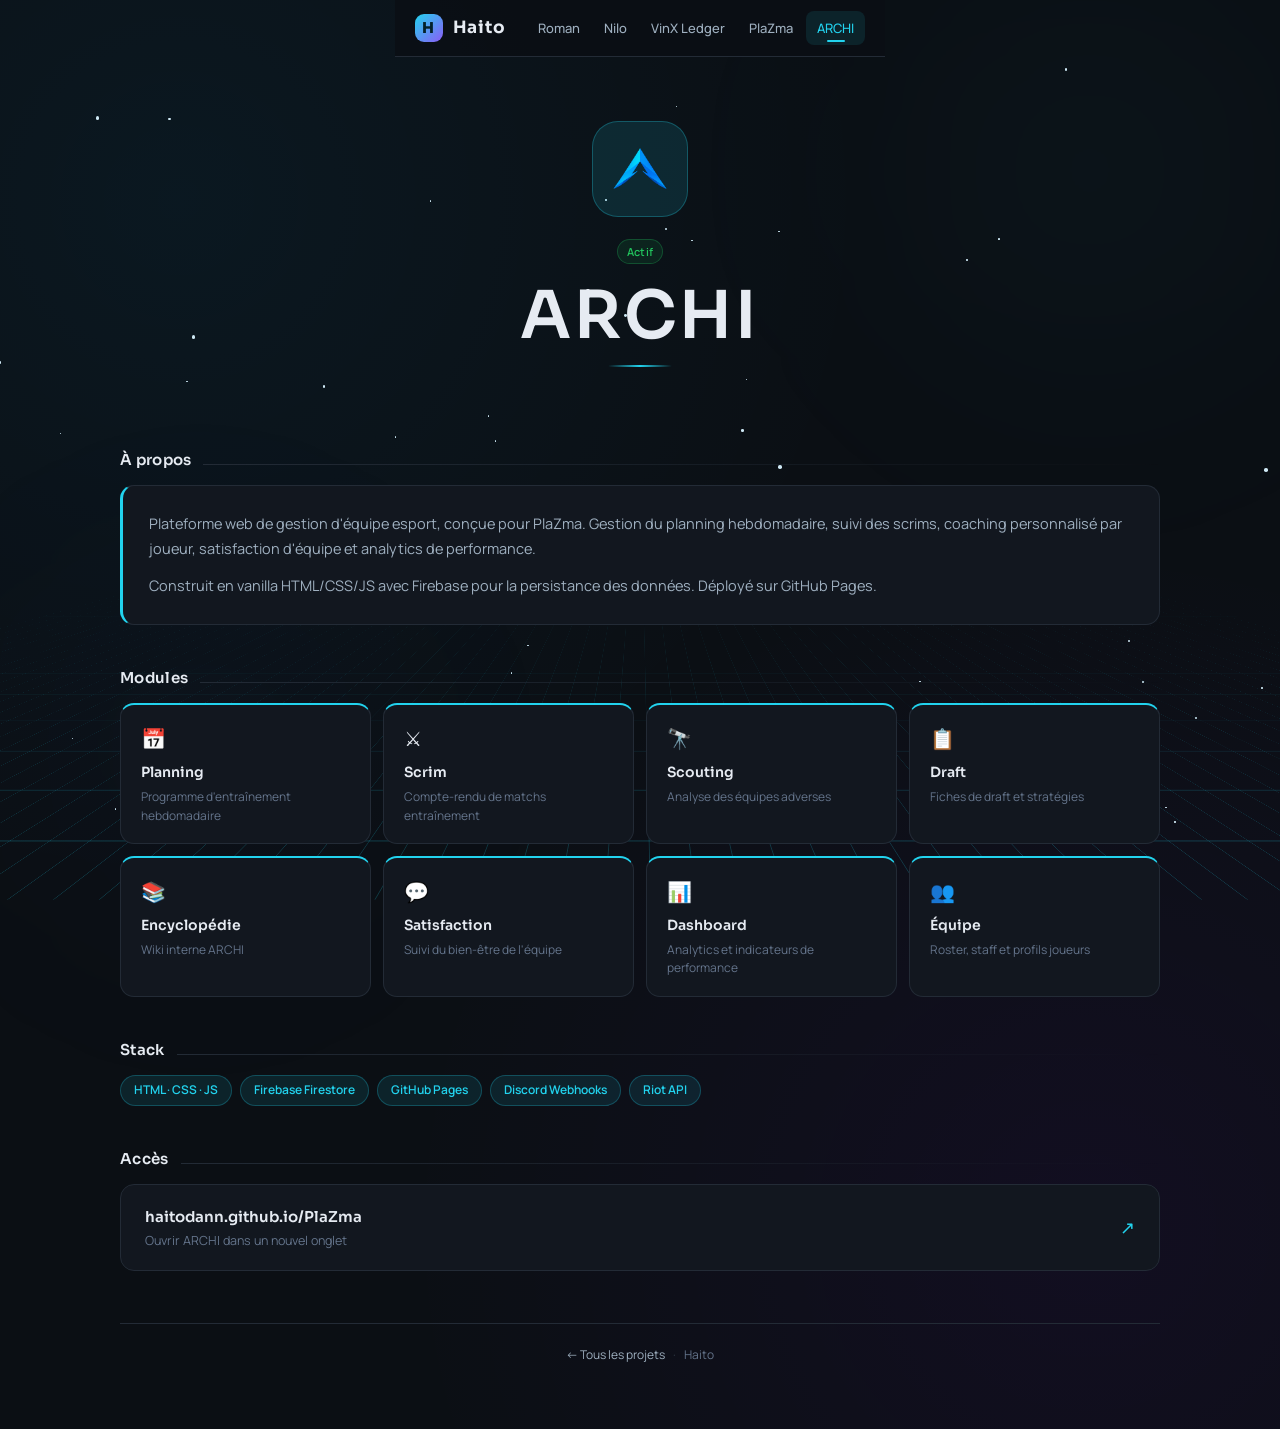
==== archi.html @ 66fadffa "Intégrer les vrais logos dans les cartes et pages projets Remplace les emojis par <img> pointant ver" ====
<!DOCTYPE html>
<html lang="fr">
<head>
<meta charset="UTF-8">
<meta name="viewport" content="width=device-width, initial-scale=1.0">
<title>ARCHI — Haito</title>
<link rel="preconnect" href="https://fonts.googleapis.com">
<link rel="preconnect" href="https://fonts.gstatic.com" crossorigin>
<link href="https://fonts.googleapis.com/css2?family=Manrope:wght@400;500;600;700;800&family=Sora:wght@500;600;700;800&display=swap" rel="stylesheet">
<link rel="stylesheet" href="assets/theme.css">
<style>
  body{display:flex;flex-direction:column;align-items:center;padding-bottom:64px}
  .pg{width:100%;max-width:var(--page-max);padding:0 var(--gut)}

  @keyframes fade-up{from{opacity:0;transform:translateY(8px)}to{opacity:1;transform:none}}
  @keyframes logo-in{from{opacity:0;transform:scale(.85)}to{opacity:1;transform:none}}
  @keyframes logo-float{0%,100%{transform:translateY(0)}50%{transform:translateY(-9px)}}
  @keyframes sep-grow{from{width:0;opacity:0}to{width:64px;opacity:1}}
  @keyframes title-in{from{opacity:0;letter-spacing:.2em;filter:blur(4px)}to{opacity:1;letter-spacing:.04em;filter:none}}

  .hero{text-align:center;padding:64px 0 40px}
  .hero-ico{
    width:96px;height:96px;border-radius:26px;margin:0 auto 22px;
    background:rgba(34,211,238,.12);border:1px solid rgba(34,211,238,.28);
    display:flex;align-items:center;justify-content:center;font-size:46px;
    animation:logo-in .55s cubic-bezier(.16,1,.3,1) both, logo-float 7s ease-in-out infinite .6s;
  }
  .hero-ico:hover{animation-play-state:paused,paused}
  .hero h1{
    font-size:clamp(38px,7vw,66px);letter-spacing:.04em;margin-bottom:10px;
    animation:title-in .85s cubic-bezier(.16,1,.3,1) both .12s;
  }
  .hero-badge{animation:fade-up .5s cubic-bezier(.16,1,.3,1) both .4s;display:inline-block;margin-bottom:12px}
  .hero-sep{
    display:block;height:2px;
    background:linear-gradient(90deg,transparent,#22d3ee,transparent);
    margin:0 auto;border-radius:1px;
    animation:sep-grow .75s cubic-bezier(.16,1,.3,1) both .45s;
  }

  .sec{
    margin-top:44px;opacity:0;transform:translateY(20px);
    transition:opacity .5s cubic-bezier(.16,1,.3,1),transform .5s cubic-bezier(.16,1,.3,1);
  }
  .sec.visible{opacity:1;transform:none}
  .sec-head{display:flex;align-items:baseline;gap:12px;margin-bottom:16px}
  .sec-head h2{font-size:15px;font-weight:600;letter-spacing:.02em}
  .sec-head .line{flex:1;height:1px;background:linear-gradient(90deg,var(--border),transparent)}

  .content-card{
    background:var(--surface);border:1px solid var(--border);border-radius:var(--r-lg);
    padding:26px;border-left:3px solid #22d3ee;
  }
  .content-card p{color:var(--dim);line-height:1.7;font-size:14.5px}
  .content-card p+p{margin-top:12px}

  .module-grid{display:grid;grid-template-columns:repeat(auto-fill,minmax(220px,1fr));gap:12px}
  .module{
    background:var(--surface);border:1px solid var(--border);border-radius:var(--r-lg);
    padding:18px 20px;border-top:2px solid #22d3ee;
    transition:transform .15s,border-color .15s,box-shadow .15s;
  }
  .module:hover{transform:translateY(-2px);box-shadow:0 6px 18px rgba(34,211,238,.12);border-color:rgba(34,211,238,.35)}
  .module-icon{font-size:20px;margin-bottom:8px}
  .module-name{font-family:var(--font-display);font-size:14px;font-weight:600;margin-bottom:4px}
  .module-desc{font-size:12px;color:var(--muted)}

  .stack-row{display:flex;flex-wrap:wrap;gap:8px}
  .stack-pill{
    font-size:12px;font-weight:600;padding:5px 13px;border-radius:999px;
    background:rgba(34,211,238,.1);border:1px solid rgba(34,211,238,.25);color:#22d3ee;
  }

  .link-card{
    background:var(--surface);border:1px solid var(--border);border-radius:var(--r-lg);
    padding:20px 24px;display:flex;align-items:center;justify-content:space-between;
    transition:border-color .2s,background .2s;
  }
  .link-card:hover{background:var(--surface-2);border-color:rgba(34,211,238,.35)}
  .link-card-label{font-family:var(--font-display);font-size:15px;font-weight:600}
  .link-card-sub{font-size:12.5px;color:var(--muted);margin-top:3px}
  .link-arr{color:#22d3ee;font-size:18px}

  footer{
    margin-top:52px;padding-top:22px;border-top:1px solid var(--border);width:100%;
    display:flex;gap:8px;align-items:center;justify-content:center;flex-wrap:wrap;
    color:var(--muted);font-size:12px;
    opacity:0;animation:fade-up .5s cubic-bezier(.16,1,.3,1) forwards 1s;
  }
  footer a{color:var(--dim);transition:color .15s}
  footer a:hover{color:#22d3ee}

  @media(prefers-reduced-motion:reduce){
    *{animation-duration:.001ms!important;transition-duration:.001ms!important}
    .sec{opacity:1;transform:none}
  }
</style>
</head>
<body>

<nav class="ht-topbar">
  <div class="ht-topbar-inner">
    <a class="ht-brand" href="index.html">
      <span class="ht-brand-dot">H</span>
      Haito
    </a>
    <nav class="ht-nav">
      <a href="roman.html">Roman</a>
      <a href="nilo.html">Nilo</a>
      <a href="vinx.html">VinX Ledger</a>
      <a href="plazma.html">PlaZma</a>
      <a href="archi.html" class="active">ARCHI</a>
    </nav>
  </div>
</nav>

<div class="pg">

  <header class="hero">
    <div class="hero-ico"><img src="assets/logo-archi.png" alt="ARCHI" style="width:54px;height:54px;object-fit:contain;"></div>
    <div class="hero-badge"><span class="badge status-active">Actif</span></div>
    <h1>ARCHI</h1>
    <span class="hero-sep"></span>
  </header>

  <section class="sec">
    <div class="sec-head"><h2>À propos</h2><span class="line"></span></div>
    <div class="content-card">
      <p>Plateforme web de gestion d'équipe esport, conçue pour PlaZma. Gestion du planning hebdomadaire, suivi des scrims, coaching personnalisé par joueur, satisfaction d'équipe et analytics de performance.</p>
      <p>Construit en vanilla HTML/CSS/JS avec Firebase pour la persistance des données. Déployé sur GitHub Pages.</p>
    </div>
  </section>

  <section class="sec">
    <div class="sec-head"><h2>Modules</h2><span class="line"></span></div>
    <div class="module-grid">
      <div class="module">
        <div class="module-icon">📅</div>
        <div class="module-name">Planning</div>
        <div class="module-desc">Programme d'entraînement hebdomadaire</div>
      </div>
      <div class="module">
        <div class="module-icon">⚔️</div>
        <div class="module-name">Scrim</div>
        <div class="module-desc">Compte-rendu de matchs entraînement</div>
      </div>
      <div class="module">
        <div class="module-icon">🔭</div>
        <div class="module-name">Scouting</div>
        <div class="module-desc">Analyse des équipes adverses</div>
      </div>
      <div class="module">
        <div class="module-icon">📋</div>
        <div class="module-name">Draft</div>
        <div class="module-desc">Fiches de draft et stratégies</div>
      </div>
      <div class="module">
        <div class="module-icon">📚</div>
        <div class="module-name">Encyclopédie</div>
        <div class="module-desc">Wiki interne ARCHI</div>
      </div>
      <div class="module">
        <div class="module-icon">💬</div>
        <div class="module-name">Satisfaction</div>
        <div class="module-desc">Suivi du bien-être de l'équipe</div>
      </div>
      <div class="module">
        <div class="module-icon">📊</div>
        <div class="module-name">Dashboard</div>
        <div class="module-desc">Analytics et indicateurs de performance</div>
      </div>
      <div class="module">
        <div class="module-icon">👥</div>
        <div class="module-name">Équipe</div>
        <div class="module-desc">Roster, staff et profils joueurs</div>
      </div>
    </div>
  </section>

  <section class="sec">
    <div class="sec-head"><h2>Stack</h2><span class="line"></span></div>
    <div class="stack-row">
      <span class="stack-pill">HTML · CSS · JS</span>
      <span class="stack-pill">Firebase Firestore</span>
      <span class="stack-pill">GitHub Pages</span>
      <span class="stack-pill">Discord Webhooks</span>
      <span class="stack-pill">Riot API</span>
    </div>
  </section>

  <section class="sec">
    <div class="sec-head"><h2>Accès</h2><span class="line"></span></div>
    <a class="link-card" href="https://haitodann.github.io/PlaZma/" target="_blank" rel="noopener">
      <div>
        <div class="link-card-label">haitodann.github.io/PlaZma</div>
        <div class="link-card-sub">Ouvrir ARCHI dans un nouvel onglet</div>
      </div>
      <span class="link-arr">↗</span>
    </a>
  </section>

  <footer>
    <a href="index.html">← Tous les projets</a>
    <span style="color:var(--border-2)">·</span>
    <span>Haito</span>
  </footer>

</div>

<script src="assets/haito.js"></script>
<script>
  const obs = new IntersectionObserver(entries => {
    entries.forEach(e => { if(e.isIntersecting){ e.target.classList.add('visible'); obs.unobserve(e.target); }});
  }, {threshold:.08});
  document.querySelectorAll('.sec').forEach(s => obs.observe(s));
</script>
</body>
</html>
---- assets/theme.css ----
/* ============================================================
   Haito — Design system personnel
   ============================================================ */

/* ---- Reset ---- */
*,*::before,*::after{box-sizing:border-box;margin:0;padding:0}
html{scroll-behavior:smooth;-webkit-text-size-adjust:100%}

/* ---- Design tokens ---- */
:root{
  --bg:        #0b0f14;
  --surface:   #12171f;
  --surface-2: #171d26;
  --elevated:  #1c232d;
  --border:    #232b36;
  --border-2:  #2f3945;

  --text:  #e6ebf2;
  --dim:   #9fb0c0;
  --muted: #64748b;

  --accent:      #22d3ee;
  --accent-2:    #0891b2;
  --accent-soft: rgba(34,211,238,.10);
  --accent-line: rgba(34,211,238,.22);

  --ok:   #22c55e;
  --warn: #f59e0b;
  --err:  #ef4444;

  --r:    10px;
  --r-sm: 7px;
  --r-lg: 14px;
  --shadow-1: 0 1px 2px rgba(0,0,0,.35);
  --shadow-2: 0 4px 16px rgba(0,0,0,.30);
  --shadow-3: 0 16px 40px rgba(0,0,0,.40);

  --font: 'Manrope', system-ui, -apple-system, 'Segoe UI', sans-serif;
  --font-display: 'Sora', var(--font);
  --font-mono: 'Sora', ui-monospace, monospace;

  --gut: 20px;
  --page-max: 1080px;
}

/* ---- Base ---- */
body{
  background:var(--bg);
  color:var(--text);
  font-family:var(--font);
  font-size:15px;
  line-height:1.55;
  min-height:100vh;
  -webkit-font-smoothing:antialiased;
}
a{color:inherit;text-decoration:none}
h1,h2,h3,h4{font-family:var(--font-display);font-weight:600;line-height:1.2;letter-spacing:-.01em}
h1{font-size:1.7rem}
h2{font-size:1.25rem}
h3{font-size:1.02rem}
::selection{background:var(--accent-soft);color:var(--text)}
:focus-visible{outline:2px solid var(--accent);outline-offset:2px}

/* ---- Helpers ---- */
.page{width:100%;max-width:var(--page-max);margin:0 auto;padding:0 var(--gut)}
.stack{display:flex;flex-direction:column}
.row{display:flex;align-items:center}
.wrap{flex-wrap:wrap}
.gap-sm{gap:8px}.gap{gap:14px}.gap-lg{gap:24px}
.spacer{flex:1}
.muted{color:var(--muted)}
.dim{color:var(--dim)}
.mono{font-family:var(--font-mono);font-variant-numeric:tabular-nums}
.center{text-align:center}
.hide{display:none !important}
.eyebrow{font-size:11px;font-weight:600;letter-spacing:.14em;text-transform:uppercase;color:var(--muted)}

/* ---- Nav ---- */
.ht-topbar{
  position:sticky;top:0;z-index:40;
  background:rgba(11,15,20,.85);
  backdrop-filter:saturate(140%) blur(10px);
  border-bottom:1px solid var(--border);
}
.ht-topbar-inner{
  max-width:1240px;margin:0 auto;padding:11px var(--gut);
  display:flex;align-items:center;gap:22px;
}
.ht-brand{
  display:flex;align-items:center;gap:10px;
  font-family:var(--font-display);font-weight:700;font-size:17px;letter-spacing:.04em;
}
.ht-brand-dot{
  width:28px;height:28px;border-radius:9px;
  background:linear-gradient(135deg,var(--accent),#8b5cf6);
  display:flex;align-items:center;justify-content:center;
  font-size:15px;font-weight:800;color:#04222a;flex-shrink:0;
}
.ht-nav{display:flex;align-items:center;gap:2px;flex-wrap:wrap;margin-left:auto}
.ht-nav a{
  font-size:13px;font-weight:500;color:var(--dim);
  padding:7px 11px;border-radius:8px;transition:color .15s,background .15s;
  white-space:nowrap;position:relative;
}
.ht-nav a:hover{color:var(--text);background:var(--surface-2)}
.ht-nav a.active{color:var(--accent);background:var(--accent-soft)}
.ht-nav a::after{
  content:'';position:absolute;bottom:3px;left:50%;
  width:0;height:2px;border-radius:1px;background:var(--accent);
  transform:translateX(-50%);transition:width .22s cubic-bezier(.16,1,.3,1);
}
.ht-nav a:hover::after,.ht-nav a.active::after{width:18px}
@media(max-width:680px){.ht-nav{display:none}}

/* ---- Cartes / panneaux ---- */
.card{
  background:rgba(18,23,31,.74);
  border:1px solid var(--border);
  border-radius:var(--r-lg);
  box-shadow:var(--shadow-2);
  backdrop-filter:blur(12px);
  -webkit-backdrop-filter:blur(12px);
}
.panel{background:var(--surface);border:1px solid var(--border);border-radius:var(--r);padding:18px}

/* ---- Boutons ---- */
.btn{
  display:inline-flex;align-items:center;justify-content:center;gap:7px;
  font-family:var(--font);font-size:13px;font-weight:600;
  padding:9px 16px;border-radius:9px;cursor:pointer;
  border:1px solid var(--border-2);background:var(--surface-2);color:var(--text);
  transition:background .15s,border-color .15s,color .15s,transform .05s;
  position:relative;overflow:hidden;
}
.btn:hover{background:var(--elevated);border-color:var(--border-2)}
.btn:active{transform:translateY(1px)}
.btn::after{content:'';position:absolute;inset:0;background:rgba(255,255,255,.18);opacity:0;border-radius:inherit;transition:opacity .12s}
.btn:active::after{opacity:1;transition-duration:0s}
.btn-primary{background:var(--accent);border-color:var(--accent);color:#04222a}
.btn-primary:hover{background:#3fdcf4;border-color:#3fdcf4}
.btn-ghost{background:transparent;border-color:var(--border)}
.btn-ghost:hover{background:var(--surface-2)}
.btn-sm{padding:6px 11px;font-size:12px}

/* ---- Badges ---- */
.badge{
  display:inline-flex;align-items:center;gap:5px;
  font-size:11px;font-weight:600;letter-spacing:.02em;
  padding:3px 9px;border-radius:999px;
  background:var(--surface-2);border:1px solid var(--border);color:var(--dim);
}
.status-active{color:var(--ok);background:rgba(34,197,94,.1);border-color:rgba(34,197,94,.28)}
.status-dev{color:var(--warn);background:rgba(245,158,11,.1);border-color:rgba(245,158,11,.28)}
.status-wip{color:#8b5cf6;background:rgba(139,92,246,.1);border-color:rgba(139,92,246,.28)}

/* ---- Scrollbar ---- */
::-webkit-scrollbar{width:5px;height:5px}
::-webkit-scrollbar-track{background:transparent}
::-webkit-scrollbar-thumb{background:var(--border-2);border-radius:99px}
::-webkit-scrollbar-thumb:hover{background:var(--muted)}
*{scrollbar-width:thin;scrollbar-color:var(--border-2) transparent}

/* ---- Tooltip ---- */
[data-tip]{position:relative}
[data-tip]::after{
  content:attr(data-tip);position:absolute;bottom:calc(100% + 7px);left:50%;transform:translateX(-50%);
  background:var(--elevated);border:1px solid var(--border-2);color:var(--text);
  font-size:11px;font-weight:500;padding:4px 9px;border-radius:7px;
  white-space:nowrap;pointer-events:none;opacity:0;transition:opacity .15s;z-index:200;
}
[data-tip]:hover::after{opacity:1}

/* ---- Empty state ---- */
.empty-state{display:flex;flex-direction:column;align-items:center;justify-content:center;padding:52px 24px;text-align:center;gap:10px}
.empty-state-icon{font-size:38px;opacity:.45}
.empty-state-title{font-family:var(--font-display);font-weight:600;color:var(--dim);font-size:1rem}
.empty-state-desc{font-size:13px;color:var(--muted);max-width:290px;line-height:1.5}

/* ---- Skeleton loaders ---- */
@keyframes skel-shine{0%{background-position:200% 0}100%{background-position:-200% 0}}
.skel{
  background:linear-gradient(90deg,var(--surface-2) 25%,var(--elevated) 50%,var(--surface-2) 75%);
  background-size:400% 100%;animation:skel-shine 1.5s ease-in-out infinite;
  border-radius:var(--r-sm);display:block;
}

/* ---- Background mesh ---- */
body{
  background-image:
    radial-gradient(circle at 14% 14%, rgba(0,180,255,.055) 0%, transparent 42%),
    radial-gradient(circle at 85% 86%, rgba(140,0,255,.055) 0%, transparent 42%);
}

/* ---- Halos de fond ---- */
@keyframes halo-a{
  0%,100%{transform:translate(0,0)scale(1)}
  45%{transform:translate(-45px,30px)scale(1.1)}
  75%{transform:translate(20px,-24px)scale(.94)}
}
@keyframes halo-b{
  0%,100%{transform:translate(0,0)scale(1)}
  38%{transform:translate(32px,-20px)scale(1.08)}
  68%{transform:translate(-26px,36px)scale(.96)}
}
body{isolation:isolate}
body::before,body::after{content:'';position:fixed;border-radius:50%;pointer-events:none;z-index:-1;filter:blur(110px)}
body::before{
  width:700px;height:700px;top:-180px;right:-160px;
  background:radial-gradient(circle,rgba(34,211,238,.038) 0%,transparent 65%);
  animation:halo-a 24s ease-in-out infinite;
}
body::after{
  width:620px;height:620px;bottom:-160px;left:-110px;
  background:radial-gradient(circle,rgba(99,102,241,.03) 0%,transparent 65%);
  animation:halo-b 30s ease-in-out infinite;
}

/* ---- Particules ascendantes ---- */
#pz-particles{position:fixed;inset:0;overflow:hidden;pointer-events:none;z-index:-1}
.pz-particle{position:absolute;bottom:-6px;border-radius:1px;will-change:transform,opacity;animation:pz-rise linear infinite}
@keyframes pz-rise{
  0%  {opacity:0;transform:translateY(0) translateX(0) rotate(45deg)}
  10% {opacity:var(--op,.06)}
  85% {opacity:var(--op,.06)}
  100%{opacity:0;transform:translateY(calc(-100vh - 20px)) translateX(var(--drift,20px)) rotate(45deg)}
}

/* ---- Grille perspective ---- */
#pz-grid{
  position:fixed;left:0;right:0;bottom:0;height:42vh;z-index:-1;pointer-events:none;overflow:hidden;
  perspective:260px;perspective-origin:center top;
  -webkit-mask-image:linear-gradient(to top,#000 8%,transparent 92%);
          mask-image:linear-gradient(to top,#000 8%,transparent 92%);
}
#pz-grid::before{
  content:'';position:absolute;left:-75%;right:-75%;bottom:0;height:230%;
  background-image:
    linear-gradient(rgba(34,211,238,.22) 1px,transparent 1px),
    linear-gradient(90deg,rgba(34,211,238,.22) 1px,transparent 1px);
  background-size:46px 46px;
  transform:rotateX(74deg);transform-origin:bottom center;
  animation:pz-grid-move 5s linear infinite;
}
@keyframes pz-grid-move{from{background-position:0 0}to{background-position:0 46px}}

/* ---- Étoiles ---- */
#pz-stars{position:fixed;inset:0;overflow:hidden;pointer-events:none;z-index:-1}
.pz-star-layer{position:absolute;inset:-60px;will-change:transform;transition:transform .5s cubic-bezier(.2,.8,.2,1)}
.pz-star{position:absolute;border-radius:50%;background:#cfe9f5;animation:pz-twinkle ease-in-out infinite}
@keyframes pz-twinkle{0%,100%{opacity:var(--o,.5)}50%{opacity:calc(var(--o,.5) * .3)}}

/* ---- Curseur ---- */
@media (pointer:fine){
  html.pz-cursor,html.pz-cursor *{cursor:none !important}
  html.pz-cursor input:not([type=checkbox]):not([type=radio]),
  html.pz-cursor textarea,
  html.pz-cursor [contenteditable]{cursor:text !important}
}
#pz-cur-dot{
  position:fixed;top:0;left:0;width:8px;height:8px;border-radius:50%;
  background:#22d3ee;box-shadow:0 0 10px rgba(34,211,238,.9);
  pointer-events:none;z-index:2147483647;transform:translate(-50%,-50%);
  mix-blend-mode:screen;transition:width .15s,height .15s,box-shadow .15s,opacity .2s;
}
#pz-cur-dot.pz-hot{width:14px;height:14px;box-shadow:0 0 16px rgba(34,211,238,1)}
#pz-cur-dot.pz-hide{opacity:0}

/* ---- Touch targets ---- */
@media(pointer:coarse){
  .btn{min-height:44px}
  .btn-sm{min-height:38px}
  .ht-nav a{padding:9px 12px;min-height:44px;display:inline-flex;align-items:center}
}
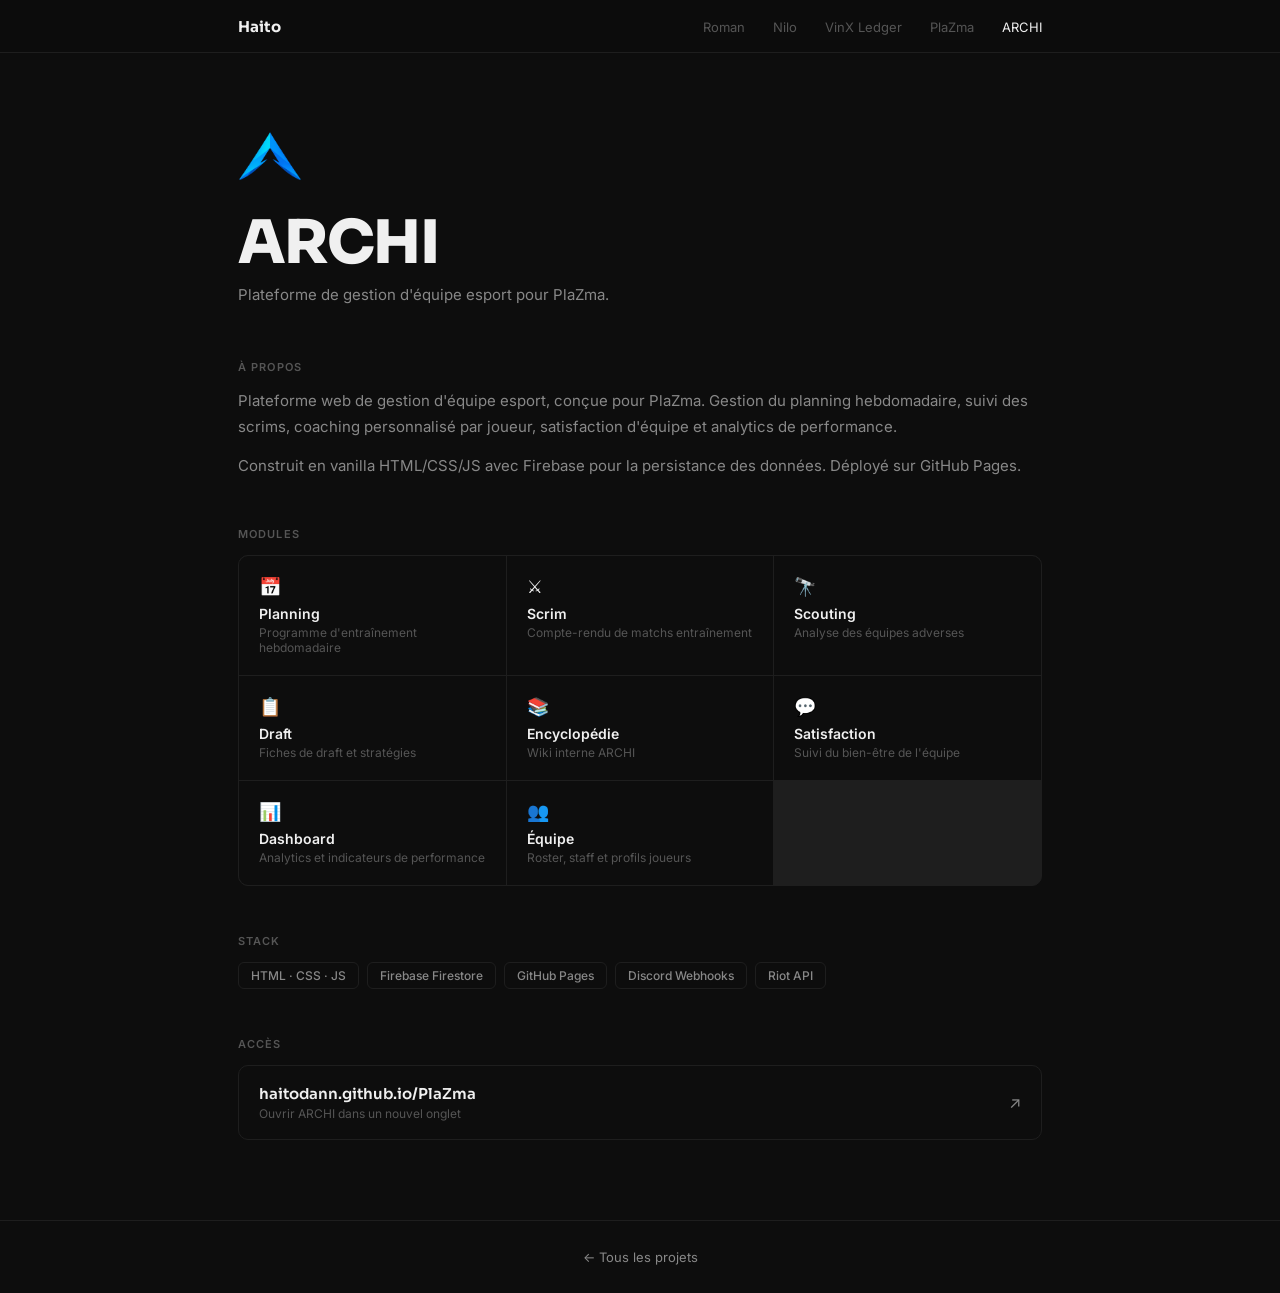
==== commit d66c45a6: "Refonte complète du site — style minimaliste from scratch Suppression de tous les effets (particles," ====
--- a/archi.html
+++ b/archi.html
@@ -6,213 +6,91 @@
 <title>ARCHI — Haito</title>
 <link rel="preconnect" href="https://fonts.googleapis.com">
 <link rel="preconnect" href="https://fonts.gstatic.com" crossorigin>
-<link href="https://fonts.googleapis.com/css2?family=Manrope:wght@400;500;600;700;800&family=Sora:wght@500;600;700;800&display=swap" rel="stylesheet">
+<link href="https://fonts.googleapis.com/css2?family=Inter:wght@400;500;600&family=Sora:wght@600;700;800&display=swap" rel="stylesheet">
 <link rel="stylesheet" href="assets/theme.css">
 <style>
-  body{display:flex;flex-direction:column;align-items:center;padding-bottom:64px}
-  .pg{width:100%;max-width:var(--page-max);padding:0 var(--gut)}
-
-  @keyframes fade-up{from{opacity:0;transform:translateY(8px)}to{opacity:1;transform:none}}
-  @keyframes logo-in{from{opacity:0;transform:scale(.85)}to{opacity:1;transform:none}}
-  @keyframes logo-float{0%,100%{transform:translateY(0)}50%{transform:translateY(-9px)}}
-  @keyframes sep-grow{from{width:0;opacity:0}to{width:64px;opacity:1}}
-  @keyframes title-in{from{opacity:0;letter-spacing:.2em;filter:blur(4px)}to{opacity:1;letter-spacing:.04em;filter:none}}
-
-  .hero{text-align:center;padding:64px 0 40px}
-  .hero-ico{
-    width:96px;height:96px;border-radius:26px;margin:0 auto 22px;
-    background:rgba(34,211,238,.12);border:1px solid rgba(34,211,238,.28);
-    display:flex;align-items:center;justify-content:center;font-size:46px;
-    animation:logo-in .55s cubic-bezier(.16,1,.3,1) both, logo-float 7s ease-in-out infinite .6s;
-  }
-  .hero-ico:hover{animation-play-state:paused,paused}
-  .hero h1{
-    font-size:clamp(38px,7vw,66px);letter-spacing:.04em;margin-bottom:10px;
-    animation:title-in .85s cubic-bezier(.16,1,.3,1) both .12s;
-  }
-  .hero-badge{animation:fade-up .5s cubic-bezier(.16,1,.3,1) both .4s;display:inline-block;margin-bottom:12px}
-  .hero-sep{
-    display:block;height:2px;
-    background:linear-gradient(90deg,transparent,#22d3ee,transparent);
-    margin:0 auto;border-radius:1px;
-    animation:sep-grow .75s cubic-bezier(.16,1,.3,1) both .45s;
-  }
-
-  .sec{
-    margin-top:44px;opacity:0;transform:translateY(20px);
-    transition:opacity .5s cubic-bezier(.16,1,.3,1),transform .5s cubic-bezier(.16,1,.3,1);
-  }
-  .sec.visible{opacity:1;transform:none}
-  .sec-head{display:flex;align-items:baseline;gap:12px;margin-bottom:16px}
-  .sec-head h2{font-size:15px;font-weight:600;letter-spacing:.02em}
-  .sec-head .line{flex:1;height:1px;background:linear-gradient(90deg,var(--border),transparent)}
-
-  .content-card{
-    background:var(--surface);border:1px solid var(--border);border-radius:var(--r-lg);
-    padding:26px;border-left:3px solid #22d3ee;
-  }
-  .content-card p{color:var(--dim);line-height:1.7;font-size:14.5px}
-  .content-card p+p{margin-top:12px}
-
-  .module-grid{display:grid;grid-template-columns:repeat(auto-fill,minmax(220px,1fr));gap:12px}
-  .module{
-    background:var(--surface);border:1px solid var(--border);border-radius:var(--r-lg);
-    padding:18px 20px;border-top:2px solid #22d3ee;
-    transition:transform .15s,border-color .15s,box-shadow .15s;
-  }
-  .module:hover{transform:translateY(-2px);box-shadow:0 6px 18px rgba(34,211,238,.12);border-color:rgba(34,211,238,.35)}
-  .module-icon{font-size:20px;margin-bottom:8px}
-  .module-name{font-family:var(--font-display);font-size:14px;font-weight:600;margin-bottom:4px}
-  .module-desc{font-size:12px;color:var(--muted)}
-
-  .stack-row{display:flex;flex-wrap:wrap;gap:8px}
-  .stack-pill{
-    font-size:12px;font-weight:600;padding:5px 13px;border-radius:999px;
-    background:rgba(34,211,238,.1);border:1px solid rgba(34,211,238,.25);color:#22d3ee;
-  }
-
-  .link-card{
-    background:var(--surface);border:1px solid var(--border);border-radius:var(--r-lg);
-    padding:20px 24px;display:flex;align-items:center;justify-content:space-between;
-    transition:border-color .2s,background .2s;
-  }
-  .link-card:hover{background:var(--surface-2);border-color:rgba(34,211,238,.35)}
-  .link-card-label{font-family:var(--font-display);font-size:15px;font-weight:600}
-  .link-card-sub{font-size:12.5px;color:var(--muted);margin-top:3px}
-  .link-arr{color:#22d3ee;font-size:18px}
-
-  footer{
-    margin-top:52px;padding-top:22px;border-top:1px solid var(--border);width:100%;
-    display:flex;gap:8px;align-items:center;justify-content:center;flex-wrap:wrap;
-    color:var(--muted);font-size:12px;
-    opacity:0;animation:fade-up .5s cubic-bezier(.16,1,.3,1) forwards 1s;
-  }
-  footer a{color:var(--dim);transition:color .15s}
-  footer a:hover{color:#22d3ee}
-
-  @media(prefers-reduced-motion:reduce){
-    *{animation-duration:.001ms!important;transition-duration:.001ms!important}
-    .sec{opacity:1;transform:none}
-  }
+  .proj-hero { padding:72px 0 56px; }
+  .proj-logo { width:64px;height:64px;border-radius:16px;overflow:hidden;display:flex;align-items:center;justify-content:center;font-size:32px;margin-bottom:24px; }
+  .proj-logo img { width:100%;height:100%;object-fit:contain; }
+  .proj-name { font-family:var(--font-display);font-size:clamp(36px,7vw,60px);font-weight:800;letter-spacing:-.02em;line-height:1;margin-bottom:12px; }
+  .proj-tagline { font-size:15px;color:var(--dim); }
+  .proj-body { display:flex;flex-direction:column;gap:48px;padding-bottom:80px; }
+  .sec-label { font-size:11px;font-weight:600;letter-spacing:.1em;text-transform:uppercase;color:var(--muted);margin-bottom:14px; }
+  .sec-text { font-size:15px;color:var(--dim);line-height:1.75; }
+  .sec-text p+p { margin-top:12px; }
+  .module-grid { display:grid;grid-template-columns:repeat(auto-fill,minmax(200px,1fr));gap:1px;border:1px solid var(--border);border-radius:10px;overflow:hidden;background:var(--border); }
+  .module { background:var(--bg);padding:20px; }
+  .module-icon { font-size:18px;margin-bottom:8px; }
+  .module-name { font-weight:600;font-size:14px;margin-bottom:3px; }
+  .module-desc { font-size:12px;color:var(--muted); }
+  .stack-row { display:flex;flex-wrap:wrap;gap:8px; }
+  .stack-tag { font-size:12px;font-weight:500;padding:5px 12px;border-radius:6px;border:1px solid var(--border);color:var(--dim); }
+  .link-item { display:flex;align-items:center;justify-content:space-between;border:1px solid var(--border);border-radius:10px;padding:18px 20px;transition:border-color .12s,background .12s; }
+  .link-item:hover { background:var(--surface);border-color:#333; }
+  .link-name { font-family:var(--font-display);font-size:15px;font-weight:600;margin-bottom:3px; }
+  .link-sub { font-size:12px;color:var(--muted); }
+  .link-arr { color:var(--dim);font-size:16px; }
 </style>
 </head>
 <body>
-
-<nav class="ht-topbar">
-  <div class="ht-topbar-inner">
-    <a class="ht-brand" href="index.html">
-      <span class="ht-brand-dot">H</span>
-      Haito
-    </a>
-    <nav class="ht-nav">
-      <a href="roman.html">Roman</a>
-      <a href="nilo.html">Nilo</a>
-      <a href="vinx.html">VinX Ledger</a>
-      <a href="plazma.html">PlaZma</a>
-      <a href="archi.html" class="active">ARCHI</a>
-    </nav>
+<nav class="ht-nav">
+  <div class="ht-nav-inner">
+    <a class="ht-brand" href="index.html">Haito</a>
+    <ul class="ht-nav-links">
+      <li><a href="roman.html">Roman</a></li>
+      <li><a href="nilo.html">Nilo</a></li>
+      <li><a href="vinx.html">VinX Ledger</a></li>
+      <li><a href="plazma.html">PlaZma</a></li>
+      <li><a href="archi.html" class="active">ARCHI</a></li>
+    </ul>
   </div>
 </nav>
-
-<div class="pg">
-
-  <header class="hero">
-    <div class="hero-ico"><img src="assets/logo-archi.png" alt="ARCHI" style="width:54px;height:54px;object-fit:contain;"></div>
-    <div class="hero-badge"><span class="badge status-active">Actif</span></div>
-    <h1>ARCHI</h1>
-    <span class="hero-sep"></span>
+<div class="wrap">
+  <header class="proj-hero">
+    <div class="proj-logo"><img src="assets/logo-archi.png" alt="ARCHI"></div>
+    <div class="proj-name">ARCHI</div>
+    <div class="proj-tagline">Plateforme de gestion d'équipe esport pour PlaZma.</div>
   </header>
-
-  <section class="sec">
-    <div class="sec-head"><h2>À propos</h2><span class="line"></span></div>
-    <div class="content-card">
-      <p>Plateforme web de gestion d'équipe esport, conçue pour PlaZma. Gestion du planning hebdomadaire, suivi des scrims, coaching personnalisé par joueur, satisfaction d'équipe et analytics de performance.</p>
-      <p>Construit en vanilla HTML/CSS/JS avec Firebase pour la persistance des données. Déployé sur GitHub Pages.</p>
-    </div>
-  </section>
-
-  <section class="sec">
-    <div class="sec-head"><h2>Modules</h2><span class="line"></span></div>
-    <div class="module-grid">
-      <div class="module">
-        <div class="module-icon">📅</div>
-        <div class="module-name">Planning</div>
-        <div class="module-desc">Programme d'entraînement hebdomadaire</div>
+  <div class="proj-body">
+    <section>
+      <p class="sec-label">À propos</p>
+      <div class="sec-text">
+        <p>Plateforme web de gestion d'équipe esport, conçue pour PlaZma. Gestion du planning hebdomadaire, suivi des scrims, coaching personnalisé par joueur, satisfaction d'équipe et analytics de performance.</p>
+        <p>Construit en vanilla HTML/CSS/JS avec Firebase pour la persistance des données. Déployé sur GitHub Pages.</p>
       </div>
-      <div class="module">
-        <div class="module-icon">⚔️</div>
-        <div class="module-name">Scrim</div>
-        <div class="module-desc">Compte-rendu de matchs entraînement</div>
+    </section>
+    <section>
+      <p class="sec-label">Modules</p>
+      <div class="module-grid">
+        <div class="module"><div class="module-icon">📅</div><div class="module-name">Planning</div><div class="module-desc">Programme d'entraînement hebdomadaire</div></div>
+        <div class="module"><div class="module-icon">⚔️</div><div class="module-name">Scrim</div><div class="module-desc">Compte-rendu de matchs entraînement</div></div>
+        <div class="module"><div class="module-icon">🔭</div><div class="module-name">Scouting</div><div class="module-desc">Analyse des équipes adverses</div></div>
+        <div class="module"><div class="module-icon">📋</div><div class="module-name">Draft</div><div class="module-desc">Fiches de draft et stratégies</div></div>
+        <div class="module"><div class="module-icon">📚</div><div class="module-name">Encyclopédie</div><div class="module-desc">Wiki interne ARCHI</div></div>
+        <div class="module"><div class="module-icon">💬</div><div class="module-name">Satisfaction</div><div class="module-desc">Suivi du bien-être de l'équipe</div></div>
+        <div class="module"><div class="module-icon">📊</div><div class="module-name">Dashboard</div><div class="module-desc">Analytics et indicateurs de performance</div></div>
+        <div class="module"><div class="module-icon">👥</div><div class="module-name">Équipe</div><div class="module-desc">Roster, staff et profils joueurs</div></div>
       </div>
-      <div class="module">
-        <div class="module-icon">🔭</div>
-        <div class="module-name">Scouting</div>
-        <div class="module-desc">Analyse des équipes adverses</div>
+    </section>
+    <section>
+      <p class="sec-label">Stack</p>
+      <div class="stack-row">
+        <span class="stack-tag">HTML · CSS · JS</span>
+        <span class="stack-tag">Firebase Firestore</span>
+        <span class="stack-tag">GitHub Pages</span>
+        <span class="stack-tag">Discord Webhooks</span>
+        <span class="stack-tag">Riot API</span>
       </div>
-      <div class="module">
-        <div class="module-icon">📋</div>
-        <div class="module-name">Draft</div>
-        <div class="module-desc">Fiches de draft et stratégies</div>
-      </div>
-      <div class="module">
-        <div class="module-icon">📚</div>
-        <div class="module-name">Encyclopédie</div>
-        <div class="module-desc">Wiki interne ARCHI</div>
-      </div>
-      <div class="module">
-        <div class="module-icon">💬</div>
-        <div class="module-name">Satisfaction</div>
-        <div class="module-desc">Suivi du bien-être de l'équipe</div>
-      </div>
-      <div class="module">
-        <div class="module-icon">📊</div>
-        <div class="module-name">Dashboard</div>
-        <div class="module-desc">Analytics et indicateurs de performance</div>
-      </div>
-      <div class="module">
-        <div class="module-icon">👥</div>
-        <div class="module-name">Équipe</div>
-        <div class="module-desc">Roster, staff et profils joueurs</div>
-      </div>
-    </div>
-  </section>
-
-  <section class="sec">
-    <div class="sec-head"><h2>Stack</h2><span class="line"></span></div>
-    <div class="stack-row">
-      <span class="stack-pill">HTML · CSS · JS</span>
-      <span class="stack-pill">Firebase Firestore</span>
-      <span class="stack-pill">GitHub Pages</span>
-      <span class="stack-pill">Discord Webhooks</span>
-      <span class="stack-pill">Riot API</span>
-    </div>
-  </section>
-
-  <section class="sec">
-    <div class="sec-head"><h2>Accès</h2><span class="line"></span></div>
-    <a class="link-card" href="https://haitodann.github.io/PlaZma/" target="_blank" rel="noopener">
-      <div>
-        <div class="link-card-label">haitodann.github.io/PlaZma</div>
-        <div class="link-card-sub">Ouvrir ARCHI dans un nouvel onglet</div>
-      </div>
-      <span class="link-arr">↗</span>
-    </a>
-  </section>
-
-  <footer>
-    <a href="index.html">← Tous les projets</a>
-    <span style="color:var(--border-2)">·</span>
-    <span>Haito</span>
-  </footer>
-
+    </section>
+    <section>
+      <p class="sec-label">Accès</p>
+      <a class="link-item" href="https://haitodann.github.io/PlaZma/" target="_blank" rel="noopener">
+        <div><div class="link-name">haitodann.github.io/PlaZma</div><div class="link-sub">Ouvrir ARCHI dans un nouvel onglet</div></div>
+        <span class="link-arr">↗</span>
+      </a>
+    </section>
+  </div>
 </div>
-
-<script src="assets/haito.js"></script>
-<script>
-  const obs = new IntersectionObserver(entries => {
-    entries.forEach(e => { if(e.isIntersecting){ e.target.classList.add('visible'); obs.unobserve(e.target); }});
-  }, {threshold:.08});
-  document.querySelectorAll('.sec').forEach(s => obs.observe(s));
-</script>
+<footer class="ht-footer"><a href="index.html">← Tous les projets</a></footer>
 </body>
 </html>
--- a/assets/theme.css
+++ b/assets/theme.css
@@ -1,273 +1,74 @@
-/* ============================================================
-   Haito — Design system personnel
-   ============================================================ */
+*, *::before, *::after { box-sizing: border-box; margin: 0; padding: 0; }
 
-/* ---- Reset ---- */
-*,*::before,*::after{box-sizing:border-box;margin:0;padding:0}
-html{scroll-behavior:smooth;-webkit-text-size-adjust:100%}
-
-/* ---- Design tokens ---- */
-:root{
-  --bg:        #0b0f14;
-  --surface:   #12171f;
-  --surface-2: #171d26;
-  --elevated:  #1c232d;
-  --border:    #232b36;
-  --border-2:  #2f3945;
-
-  --text:  #e6ebf2;
-  --dim:   #9fb0c0;
-  --muted: #64748b;
-
-  --accent:      #22d3ee;
-  --accent-2:    #0891b2;
-  --accent-soft: rgba(34,211,238,.10);
-  --accent-line: rgba(34,211,238,.22);
-
-  --ok:   #22c55e;
-  --warn: #f59e0b;
-  --err:  #ef4444;
-
-  --r:    10px;
-  --r-sm: 7px;
-  --r-lg: 14px;
-  --shadow-1: 0 1px 2px rgba(0,0,0,.35);
-  --shadow-2: 0 4px 16px rgba(0,0,0,.30);
-  --shadow-3: 0 16px 40px rgba(0,0,0,.40);
-
-  --font: 'Manrope', system-ui, -apple-system, 'Segoe UI', sans-serif;
-  --font-display: 'Sora', var(--font);
-  --font-mono: 'Sora', ui-monospace, monospace;
-
-  --gut: 20px;
-  --page-max: 1080px;
+:root {
+  --bg: #0d0d0d;
+  --surface: #141414;
+  --border: #1e1e1e;
+  --text: #f0f0f0;
+  --muted: #555;
+  --dim: #888;
+  --page-max: 860px;
+  --gut: 28px;
+  --font: 'Inter', system-ui, sans-serif;
+  --font-display: 'Sora', system-ui, sans-serif;
 }
 
-/* ---- Base ---- */
-body{
-  background:var(--bg);
-  color:var(--text);
-  font-family:var(--font);
-  font-size:15px;
-  line-height:1.55;
-  min-height:100vh;
-  -webkit-font-smoothing:antialiased;
-}
-a{color:inherit;text-decoration:none}
-h1,h2,h3,h4{font-family:var(--font-display);font-weight:600;line-height:1.2;letter-spacing:-.01em}
-h1{font-size:1.7rem}
-h2{font-size:1.25rem}
-h3{font-size:1.02rem}
-::selection{background:var(--accent-soft);color:var(--text)}
-:focus-visible{outline:2px solid var(--accent);outline-offset:2px}
+html { font-size: 16px; }
 
-/* ---- Helpers ---- */
-.page{width:100%;max-width:var(--page-max);margin:0 auto;padding:0 var(--gut)}
-.stack{display:flex;flex-direction:column}
-.row{display:flex;align-items:center}
-.wrap{flex-wrap:wrap}
-.gap-sm{gap:8px}.gap{gap:14px}.gap-lg{gap:24px}
-.spacer{flex:1}
-.muted{color:var(--muted)}
-.dim{color:var(--dim)}
-.mono{font-family:var(--font-mono);font-variant-numeric:tabular-nums}
-.center{text-align:center}
-.hide{display:none !important}
-.eyebrow{font-size:11px;font-weight:600;letter-spacing:.14em;text-transform:uppercase;color:var(--muted)}
-
-/* ---- Nav ---- */
-.ht-topbar{
-  position:sticky;top:0;z-index:40;
-  background:rgba(11,15,20,.85);
-  backdrop-filter:saturate(140%) blur(10px);
-  border-bottom:1px solid var(--border);
-}
-.ht-topbar-inner{
-  max-width:1240px;margin:0 auto;padding:11px var(--gut);
-  display:flex;align-items:center;gap:22px;
-}
-.ht-brand{
-  display:flex;align-items:center;gap:10px;
-  font-family:var(--font-display);font-weight:700;font-size:17px;letter-spacing:.04em;
-}
-.ht-brand-dot{
-  width:28px;height:28px;border-radius:9px;
-  background:linear-gradient(135deg,var(--accent),#8b5cf6);
-  display:flex;align-items:center;justify-content:center;
-  font-size:15px;font-weight:800;color:#04222a;flex-shrink:0;
-}
-.ht-nav{display:flex;align-items:center;gap:2px;flex-wrap:wrap;margin-left:auto}
-.ht-nav a{
-  font-size:13px;font-weight:500;color:var(--dim);
-  padding:7px 11px;border-radius:8px;transition:color .15s,background .15s;
-  white-space:nowrap;position:relative;
-}
-.ht-nav a:hover{color:var(--text);background:var(--surface-2)}
-.ht-nav a.active{color:var(--accent);background:var(--accent-soft)}
-.ht-nav a::after{
-  content:'';position:absolute;bottom:3px;left:50%;
-  width:0;height:2px;border-radius:1px;background:var(--accent);
-  transform:translateX(-50%);transition:width .22s cubic-bezier(.16,1,.3,1);
-}
-.ht-nav a:hover::after,.ht-nav a.active::after{width:18px}
-@media(max-width:680px){.ht-nav{display:none}}
-
-/* ---- Cartes / panneaux ---- */
-.card{
-  background:rgba(18,23,31,.74);
-  border:1px solid var(--border);
-  border-radius:var(--r-lg);
-  box-shadow:var(--shadow-2);
-  backdrop-filter:blur(12px);
-  -webkit-backdrop-filter:blur(12px);
-}
-.panel{background:var(--surface);border:1px solid var(--border);border-radius:var(--r);padding:18px}
-
-/* ---- Boutons ---- */
-.btn{
-  display:inline-flex;align-items:center;justify-content:center;gap:7px;
-  font-family:var(--font);font-size:13px;font-weight:600;
-  padding:9px 16px;border-radius:9px;cursor:pointer;
-  border:1px solid var(--border-2);background:var(--surface-2);color:var(--text);
-  transition:background .15s,border-color .15s,color .15s,transform .05s;
-  position:relative;overflow:hidden;
-}
-.btn:hover{background:var(--elevated);border-color:var(--border-2)}
-.btn:active{transform:translateY(1px)}
-.btn::after{content:'';position:absolute;inset:0;background:rgba(255,255,255,.18);opacity:0;border-radius:inherit;transition:opacity .12s}
-.btn:active::after{opacity:1;transition-duration:0s}
-.btn-primary{background:var(--accent);border-color:var(--accent);color:#04222a}
-.btn-primary:hover{background:#3fdcf4;border-color:#3fdcf4}
-.btn-ghost{background:transparent;border-color:var(--border)}
-.btn-ghost:hover{background:var(--surface-2)}
-.btn-sm{padding:6px 11px;font-size:12px}
-
-/* ---- Badges ---- */
-.badge{
-  display:inline-flex;align-items:center;gap:5px;
-  font-size:11px;font-weight:600;letter-spacing:.02em;
-  padding:3px 9px;border-radius:999px;
-  background:var(--surface-2);border:1px solid var(--border);color:var(--dim);
-}
-.status-active{color:var(--ok);background:rgba(34,197,94,.1);border-color:rgba(34,197,94,.28)}
-.status-dev{color:var(--warn);background:rgba(245,158,11,.1);border-color:rgba(245,158,11,.28)}
-.status-wip{color:#8b5cf6;background:rgba(139,92,246,.1);border-color:rgba(139,92,246,.28)}
-
-/* ---- Scrollbar ---- */
-::-webkit-scrollbar{width:5px;height:5px}
-::-webkit-scrollbar-track{background:transparent}
-::-webkit-scrollbar-thumb{background:var(--border-2);border-radius:99px}
-::-webkit-scrollbar-thumb:hover{background:var(--muted)}
-*{scrollbar-width:thin;scrollbar-color:var(--border-2) transparent}
-
-/* ---- Tooltip ---- */
-[data-tip]{position:relative}
-[data-tip]::after{
-  content:attr(data-tip);position:absolute;bottom:calc(100% + 7px);left:50%;transform:translateX(-50%);
-  background:var(--elevated);border:1px solid var(--border-2);color:var(--text);
-  font-size:11px;font-weight:500;padding:4px 9px;border-radius:7px;
-  white-space:nowrap;pointer-events:none;opacity:0;transition:opacity .15s;z-index:200;
-}
-[data-tip]:hover::after{opacity:1}
-
-/* ---- Empty state ---- */
-.empty-state{display:flex;flex-direction:column;align-items:center;justify-content:center;padding:52px 24px;text-align:center;gap:10px}
-.empty-state-icon{font-size:38px;opacity:.45}
-.empty-state-title{font-family:var(--font-display);font-weight:600;color:var(--dim);font-size:1rem}
-.empty-state-desc{font-size:13px;color:var(--muted);max-width:290px;line-height:1.5}
-
-/* ---- Skeleton loaders ---- */
-@keyframes skel-shine{0%{background-position:200% 0}100%{background-position:-200% 0}}
-.skel{
-  background:linear-gradient(90deg,var(--surface-2) 25%,var(--elevated) 50%,var(--surface-2) 75%);
-  background-size:400% 100%;animation:skel-shine 1.5s ease-in-out infinite;
-  border-radius:var(--r-sm);display:block;
+body {
+  font-family: var(--font);
+  background: var(--bg);
+  color: var(--text);
+  min-height: 100vh;
+  -webkit-font-smoothing: antialiased;
 }
 
-/* ---- Background mesh ---- */
-body{
-  background-image:
-    radial-gradient(circle at 14% 14%, rgba(0,180,255,.055) 0%, transparent 42%),
-    radial-gradient(circle at 85% 86%, rgba(140,0,255,.055) 0%, transparent 42%);
+a { color: inherit; text-decoration: none; }
+
+/* Nav */
+.ht-nav {
+  position: sticky; top: 0; z-index: 100;
+  border-bottom: 1px solid var(--border);
+  background: rgba(13,13,13,.88);
+  backdrop-filter: blur(16px);
+}
+.ht-nav-inner {
+  max-width: var(--page-max); margin: 0 auto;
+  padding: 0 var(--gut);
+  height: 52px;
+  display: flex; align-items: center; justify-content: space-between;
+}
+.ht-brand {
+  font-family: var(--font-display);
+  font-size: 15px; font-weight: 700;
+  color: var(--text);
+}
+.ht-nav-links {
+  display: flex; gap: 28px; list-style: none;
+}
+.ht-nav-links a {
+  font-size: 13px; color: var(--muted);
+  transition: color .12s;
+}
+.ht-nav-links a:hover,
+.ht-nav-links a.active { color: var(--text); }
+
+/* Wrap */
+.wrap {
+  max-width: var(--page-max); margin: 0 auto; padding: 0 var(--gut);
 }
 
-/* ---- Halos de fond ---- */
-@keyframes halo-a{
-  0%,100%{transform:translate(0,0)scale(1)}
-  45%{transform:translate(-45px,30px)scale(1.1)}
-  75%{transform:translate(20px,-24px)scale(.94)}
+/* Footer */
+.ht-footer {
+  border-top: 1px solid var(--border);
+  padding: 28px var(--gut);
+  display: flex; justify-content: center;
+  font-size: 13px; color: var(--muted);
 }
-@keyframes halo-b{
-  0%,100%{transform:translate(0,0)scale(1)}
-  38%{transform:translate(32px,-20px)scale(1.08)}
-  68%{transform:translate(-26px,36px)scale(.96)}
+.ht-footer a { color: var(--dim); transition: color .12s; }
+.ht-footer a:hover { color: var(--text); }
+
+@media (max-width: 520px) {
+  .ht-nav-links { gap: 16px; }
+  :root { --gut: 16px; }
 }
-body{isolation:isolate}
-body::before,body::after{content:'';position:fixed;border-radius:50%;pointer-events:none;z-index:-1;filter:blur(110px)}
-body::before{
-  width:700px;height:700px;top:-180px;right:-160px;
-  background:radial-gradient(circle,rgba(34,211,238,.038) 0%,transparent 65%);
-  animation:halo-a 24s ease-in-out infinite;
-}
-body::after{
-  width:620px;height:620px;bottom:-160px;left:-110px;
-  background:radial-gradient(circle,rgba(99,102,241,.03) 0%,transparent 65%);
-  animation:halo-b 30s ease-in-out infinite;
-}
-
-/* ---- Particules ascendantes ---- */
-#pz-particles{position:fixed;inset:0;overflow:hidden;pointer-events:none;z-index:-1}
-.pz-particle{position:absolute;bottom:-6px;border-radius:1px;will-change:transform,opacity;animation:pz-rise linear infinite}
-@keyframes pz-rise{
-  0%  {opacity:0;transform:translateY(0) translateX(0) rotate(45deg)}
-  10% {opacity:var(--op,.06)}
-  85% {opacity:var(--op,.06)}
-  100%{opacity:0;transform:translateY(calc(-100vh - 20px)) translateX(var(--drift,20px)) rotate(45deg)}
-}
-
-/* ---- Grille perspective ---- */
-#pz-grid{
-  position:fixed;left:0;right:0;bottom:0;height:42vh;z-index:-1;pointer-events:none;overflow:hidden;
-  perspective:260px;perspective-origin:center top;
-  -webkit-mask-image:linear-gradient(to top,#000 8%,transparent 92%);
-          mask-image:linear-gradient(to top,#000 8%,transparent 92%);
-}
-#pz-grid::before{
-  content:'';position:absolute;left:-75%;right:-75%;bottom:0;height:230%;
-  background-image:
-    linear-gradient(rgba(34,211,238,.22) 1px,transparent 1px),
-    linear-gradient(90deg,rgba(34,211,238,.22) 1px,transparent 1px);
-  background-size:46px 46px;
-  transform:rotateX(74deg);transform-origin:bottom center;
-  animation:pz-grid-move 5s linear infinite;
-}
-@keyframes pz-grid-move{from{background-position:0 0}to{background-position:0 46px}}
-
-/* ---- Étoiles ---- */
-#pz-stars{position:fixed;inset:0;overflow:hidden;pointer-events:none;z-index:-1}
-.pz-star-layer{position:absolute;inset:-60px;will-change:transform;transition:transform .5s cubic-bezier(.2,.8,.2,1)}
-.pz-star{position:absolute;border-radius:50%;background:#cfe9f5;animation:pz-twinkle ease-in-out infinite}
-@keyframes pz-twinkle{0%,100%{opacity:var(--o,.5)}50%{opacity:calc(var(--o,.5) * .3)}}
-
-/* ---- Curseur ---- */
-@media (pointer:fine){
-  html.pz-cursor,html.pz-cursor *{cursor:none !important}
-  html.pz-cursor input:not([type=checkbox]):not([type=radio]),
-  html.pz-cursor textarea,
-  html.pz-cursor [contenteditable]{cursor:text !important}
-}
-#pz-cur-dot{
-  position:fixed;top:0;left:0;width:8px;height:8px;border-radius:50%;
-  background:#22d3ee;box-shadow:0 0 10px rgba(34,211,238,.9);
-  pointer-events:none;z-index:2147483647;transform:translate(-50%,-50%);
-  mix-blend-mode:screen;transition:width .15s,height .15s,box-shadow .15s,opacity .2s;
-}
-#pz-cur-dot.pz-hot{width:14px;height:14px;box-shadow:0 0 16px rgba(34,211,238,1)}
-#pz-cur-dot.pz-hide{opacity:0}
-
-/* ---- Touch targets ---- */
-@media(pointer:coarse){
-  .btn{min-height:44px}
-  .btn-sm{min-height:38px}
-  .ht-nav a{padding:9px 12px;min-height:44px;display:inline-flex;align-items:center}
-}
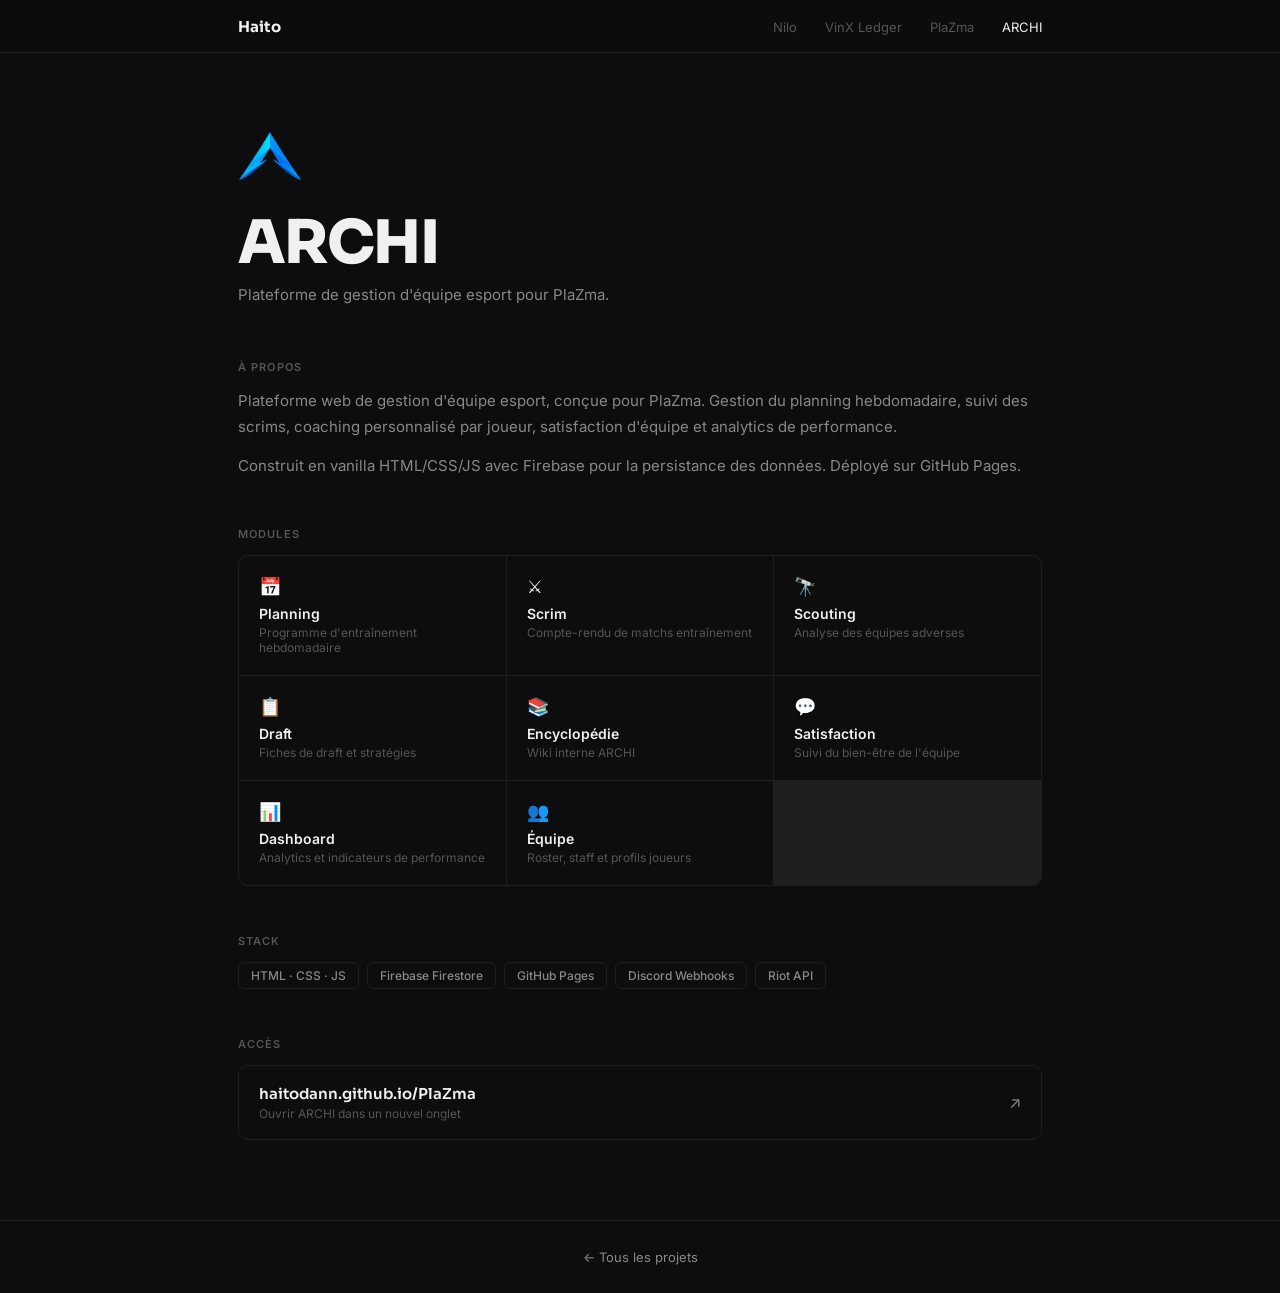
==== commit 31b2fa85: "Retirer Roman de la nav et de la grille de projets Co-Authored-By: Claude Sonnet 4.6 <noreply@anthro" ====
--- a/archi.html
+++ b/archi.html
@@ -37,7 +37,6 @@
   <div class="ht-nav-inner">
     <a class="ht-brand" href="index.html">Haito</a>
     <ul class="ht-nav-links">
-      <li><a href="roman.html">Roman</a></li>
       <li><a href="nilo.html">Nilo</a></li>
       <li><a href="vinx.html">VinX Ledger</a></li>
       <li><a href="plazma.html">PlaZma</a></li>
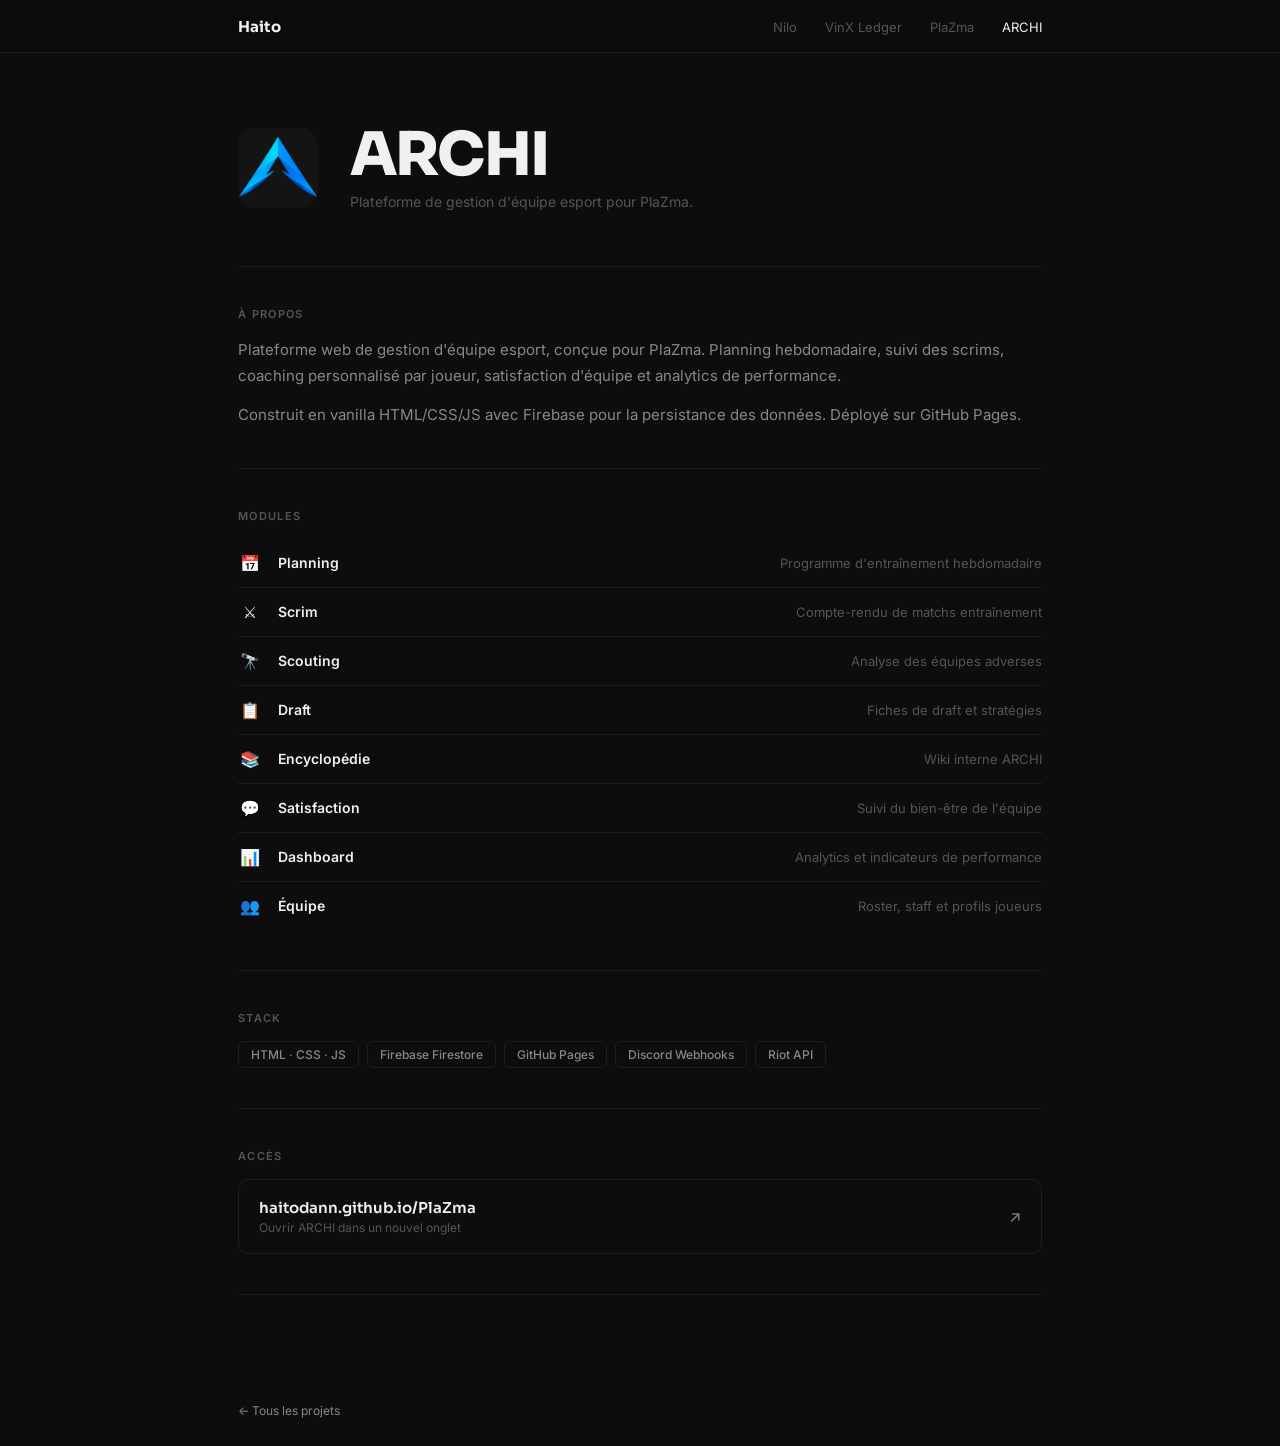
==== commit fa986b3a: "Direction graphique A+B+C — liste immersive, hero éditorial, hover teinté - Index: liste full-width " ====
--- a/archi.html
+++ b/archi.html
@@ -9,20 +9,23 @@
 <link href="https://fonts.googleapis.com/css2?family=Inter:wght@400;500;600&family=Sora:wght@600;700;800&display=swap" rel="stylesheet">
 <link rel="stylesheet" href="assets/theme.css">
 <style>
-  .proj-hero { padding:72px 0 56px; }
-  .proj-logo { width:64px;height:64px;border-radius:16px;overflow:hidden;display:flex;align-items:center;justify-content:center;font-size:32px;margin-bottom:24px; }
+  :root { --tc: #22d3ee; }
+  .proj-hero { padding:72px 0 56px;border-bottom:1px solid var(--border);display:flex;align-items:center;gap:32px; }
+  .proj-logo { width:80px;height:80px;border-radius:18px;overflow:hidden;flex-shrink:0;background:var(--surface);display:flex;align-items:center;justify-content:center;font-size:36px; }
   .proj-logo img { width:100%;height:100%;object-fit:contain; }
-  .proj-name { font-family:var(--font-display);font-size:clamp(36px,7vw,60px);font-weight:800;letter-spacing:-.02em;line-height:1;margin-bottom:12px; }
-  .proj-tagline { font-size:15px;color:var(--dim); }
-  .proj-body { display:flex;flex-direction:column;gap:48px;padding-bottom:80px; }
-  .sec-label { font-size:11px;font-weight:600;letter-spacing:.1em;text-transform:uppercase;color:var(--muted);margin-bottom:14px; }
+  .proj-name { font-family:var(--font-display);font-size:clamp(36px,7vw,60px);font-weight:800;letter-spacing:-.03em;line-height:1;margin-bottom:8px; }
+  .proj-tagline { font-size:14px;color:var(--muted); }
+  .proj-body { display:flex;flex-direction:column;padding-bottom:80px; }
+  .sec { border-bottom:1px solid var(--border);padding:40px 0; }
+  .sec-label { font-size:11px;font-weight:600;letter-spacing:.12em;text-transform:uppercase;color:var(--muted);margin-bottom:16px; }
   .sec-text { font-size:15px;color:var(--dim);line-height:1.75; }
   .sec-text p+p { margin-top:12px; }
-  .module-grid { display:grid;grid-template-columns:repeat(auto-fill,minmax(200px,1fr));gap:1px;border:1px solid var(--border);border-radius:10px;overflow:hidden;background:var(--border); }
-  .module { background:var(--bg);padding:20px; }
-  .module-icon { font-size:18px;margin-bottom:8px; }
-  .module-name { font-weight:600;font-size:14px;margin-bottom:3px; }
-  .module-desc { font-size:12px;color:var(--muted); }
+  .module-list { display:flex;flex-direction:column; }
+  .module-item { display:flex;align-items:center;gap:16px;padding:14px 0;border-bottom:1px solid var(--border); }
+  .module-item:last-child { border-bottom:none; }
+  .module-icon { font-size:16px;width:24px;text-align:center;flex-shrink:0; }
+  .module-name { font-weight:600;font-size:14px;flex:1; }
+  .module-desc { font-size:13px;color:var(--muted); }
   .stack-row { display:flex;flex-wrap:wrap;gap:8px; }
   .stack-tag { font-size:12px;font-weight:500;padding:5px 12px;border-radius:6px;border:1px solid var(--border);color:var(--dim); }
   .link-item { display:flex;align-items:center;justify-content:space-between;border:1px solid var(--border);border-radius:10px;padding:18px 20px;transition:border-color .12s,background .12s; }
@@ -30,6 +33,9 @@
   .link-name { font-family:var(--font-display);font-size:15px;font-weight:600;margin-bottom:3px; }
   .link-sub { font-size:12px;color:var(--muted); }
   .link-arr { color:var(--dim);font-size:16px; }
+  footer { padding:28px 0;font-size:12px;color:var(--muted); }
+  footer a { color:var(--dim);transition:color .12s; } footer a:hover { color:var(--text); }
+  @media(max-width:520px) { .proj-hero { flex-direction:column;gap:20px;align-items:flex-start; } }
 </style>
 </head>
 <body>
@@ -47,31 +53,33 @@
 <div class="wrap">
   <header class="proj-hero">
     <div class="proj-logo"><img src="assets/logo-archi.png" alt="ARCHI"></div>
-    <div class="proj-name">ARCHI</div>
-    <div class="proj-tagline">Plateforme de gestion d'équipe esport pour PlaZma.</div>
+    <div>
+      <div class="proj-name">ARCHI</div>
+      <div class="proj-tagline">Plateforme de gestion d'équipe esport pour PlaZma.</div>
+    </div>
   </header>
   <div class="proj-body">
-    <section>
+    <section class="sec">
       <p class="sec-label">À propos</p>
       <div class="sec-text">
-        <p>Plateforme web de gestion d'équipe esport, conçue pour PlaZma. Gestion du planning hebdomadaire, suivi des scrims, coaching personnalisé par joueur, satisfaction d'équipe et analytics de performance.</p>
+        <p>Plateforme web de gestion d'équipe esport, conçue pour PlaZma. Planning hebdomadaire, suivi des scrims, coaching personnalisé par joueur, satisfaction d'équipe et analytics de performance.</p>
         <p>Construit en vanilla HTML/CSS/JS avec Firebase pour la persistance des données. Déployé sur GitHub Pages.</p>
       </div>
     </section>
-    <section>
+    <section class="sec">
       <p class="sec-label">Modules</p>
-      <div class="module-grid">
-        <div class="module"><div class="module-icon">📅</div><div class="module-name">Planning</div><div class="module-desc">Programme d'entraînement hebdomadaire</div></div>
-        <div class="module"><div class="module-icon">⚔️</div><div class="module-name">Scrim</div><div class="module-desc">Compte-rendu de matchs entraînement</div></div>
-        <div class="module"><div class="module-icon">🔭</div><div class="module-name">Scouting</div><div class="module-desc">Analyse des équipes adverses</div></div>
-        <div class="module"><div class="module-icon">📋</div><div class="module-name">Draft</div><div class="module-desc">Fiches de draft et stratégies</div></div>
-        <div class="module"><div class="module-icon">📚</div><div class="module-name">Encyclopédie</div><div class="module-desc">Wiki interne ARCHI</div></div>
-        <div class="module"><div class="module-icon">💬</div><div class="module-name">Satisfaction</div><div class="module-desc">Suivi du bien-être de l'équipe</div></div>
-        <div class="module"><div class="module-icon">📊</div><div class="module-name">Dashboard</div><div class="module-desc">Analytics et indicateurs de performance</div></div>
-        <div class="module"><div class="module-icon">👥</div><div class="module-name">Équipe</div><div class="module-desc">Roster, staff et profils joueurs</div></div>
+      <div class="module-list">
+        <div class="module-item"><span class="module-icon">📅</span><span class="module-name">Planning</span><span class="module-desc">Programme d'entraînement hebdomadaire</span></div>
+        <div class="module-item"><span class="module-icon">⚔️</span><span class="module-name">Scrim</span><span class="module-desc">Compte-rendu de matchs entraînement</span></div>
+        <div class="module-item"><span class="module-icon">🔭</span><span class="module-name">Scouting</span><span class="module-desc">Analyse des équipes adverses</span></div>
+        <div class="module-item"><span class="module-icon">📋</span><span class="module-name">Draft</span><span class="module-desc">Fiches de draft et stratégies</span></div>
+        <div class="module-item"><span class="module-icon">📚</span><span class="module-name">Encyclopédie</span><span class="module-desc">Wiki interne ARCHI</span></div>
+        <div class="module-item"><span class="module-icon">💬</span><span class="module-name">Satisfaction</span><span class="module-desc">Suivi du bien-être de l'équipe</span></div>
+        <div class="module-item"><span class="module-icon">📊</span><span class="module-name">Dashboard</span><span class="module-desc">Analytics et indicateurs de performance</span></div>
+        <div class="module-item"><span class="module-icon">👥</span><span class="module-name">Équipe</span><span class="module-desc">Roster, staff et profils joueurs</span></div>
       </div>
     </section>
-    <section>
+    <section class="sec">
       <p class="sec-label">Stack</p>
       <div class="stack-row">
         <span class="stack-tag">HTML · CSS · JS</span>
@@ -81,7 +89,7 @@
         <span class="stack-tag">Riot API</span>
       </div>
     </section>
-    <section>
+    <section class="sec">
       <p class="sec-label">Accès</p>
       <a class="link-item" href="https://haitodann.github.io/PlaZma/" target="_blank" rel="noopener">
         <div><div class="link-name">haitodann.github.io/PlaZma</div><div class="link-sub">Ouvrir ARCHI dans un nouvel onglet</div></div>
@@ -89,7 +97,7 @@
       </a>
     </section>
   </div>
+  <footer><a href="index.html">← Tous les projets</a></footer>
 </div>
-<footer class="ht-footer"><a href="index.html">← Tous les projets</a></footer>
 </body>
 </html>
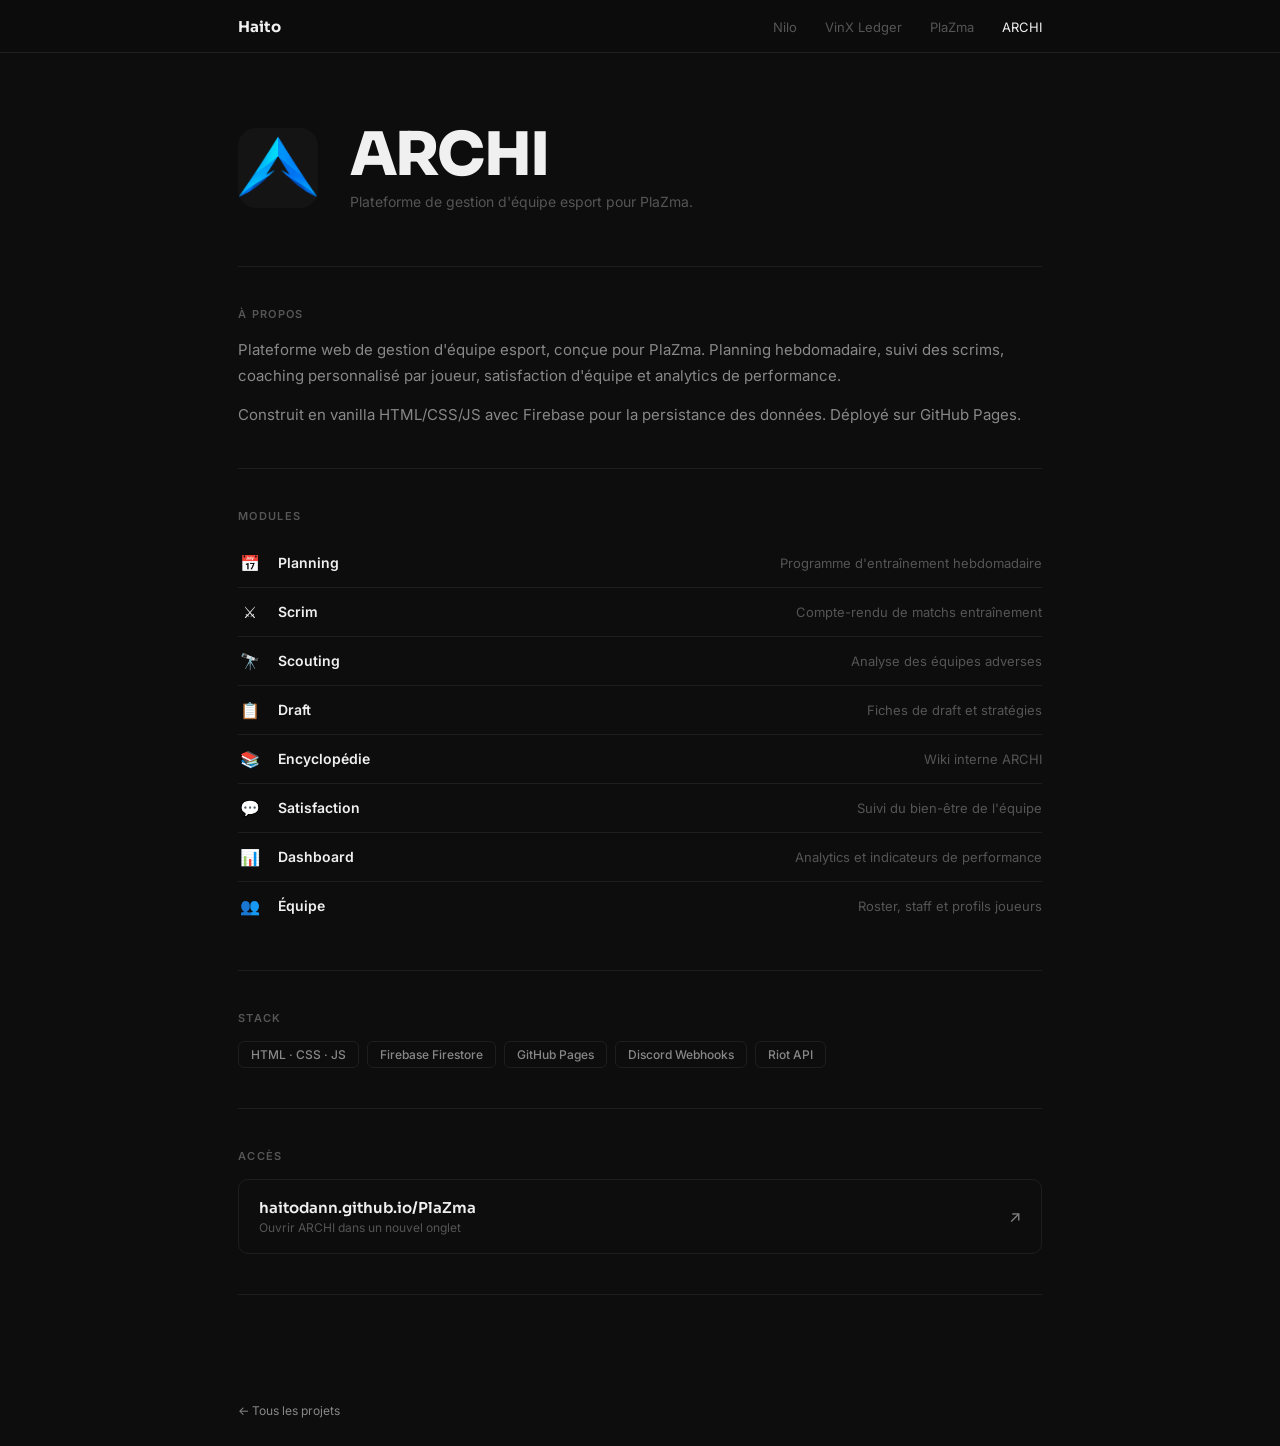
==== commit 2802f96f: "View Transitions API — logo morphe de la liste vers le hero projet - @view-transition navigation:aut" ====
--- a/archi.html
+++ b/archi.html
@@ -4,6 +4,12 @@
 <meta charset="UTF-8">
 <meta name="viewport" content="width=device-width, initial-scale=1.0">
 <title>ARCHI — Haito</title>
+<link rel="icon" type="image/svg+xml" href="data:image/svg+xml,<svg xmlns='http://www.w3.org/2000/svg' viewBox='0 0 32 32'><rect width='32' height='32' rx='4' fill='%230d0d0d'/><text x='16' y='23' font-size='18' font-family='system-ui' font-weight='800' fill='%23f0f0f0' text-anchor='middle'>H</text></svg>">
+<meta property="og:type" content="website">
+<meta property="og:site_name" content="Haito">
+<meta property="og:title" content="ARCHI — Haito">
+<meta property="og:description" content="Plateforme de gestion d'équipe esport pour PlaZma. Planning, scrims, coaching, draft, analytics.">
+<meta name="description" content="Plateforme de gestion d'équipe esport pour PlaZma. Planning, scrims, coaching, draft, analytics.">
 <link rel="preconnect" href="https://fonts.googleapis.com">
 <link rel="preconnect" href="https://fonts.gstatic.com" crossorigin>
 <link href="https://fonts.googleapis.com/css2?family=Inter:wght@400;500;600&family=Sora:wght@600;700;800&display=swap" rel="stylesheet">
@@ -52,7 +58,7 @@
 </nav>
 <div class="wrap">
   <header class="proj-hero">
-    <div class="proj-logo"><img src="assets/logo-archi.png" alt="ARCHI"></div>
+    <div class="proj-logo" style="view-transition-name:proj-logo-archi"><img src="assets/logo-archi.png" alt="ARCHI"></div>
     <div>
       <div class="proj-name">ARCHI</div>
       <div class="proj-tagline">Plateforme de gestion d'équipe esport pour PlaZma.</div>
--- a/assets/theme.css
+++ b/assets/theme.css
@@ -1,4 +1,19 @@
 *, *::before, *::after { box-sizing: border-box; margin: 0; padding: 0; }
+
+@view-transition { navigation: auto; }
+
+::view-transition-old(root) { animation: 180ms ease both vt-fade-out; }
+::view-transition-new(root) { animation: 220ms ease both vt-fade-in; }
+@keyframes vt-fade-out { to { opacity: 0; } }
+@keyframes vt-fade-in { from { opacity: 0; } }
+
+::view-transition-group(proj-logo-nilo),
+::view-transition-group(proj-logo-vinx),
+::view-transition-group(proj-logo-plazma),
+::view-transition-group(proj-logo-archi) {
+  animation-duration: 420ms;
+  animation-timing-function: cubic-bezier(.16,1,.3,1);
+}
 
 :root {
   --bg: #0d0d0d;
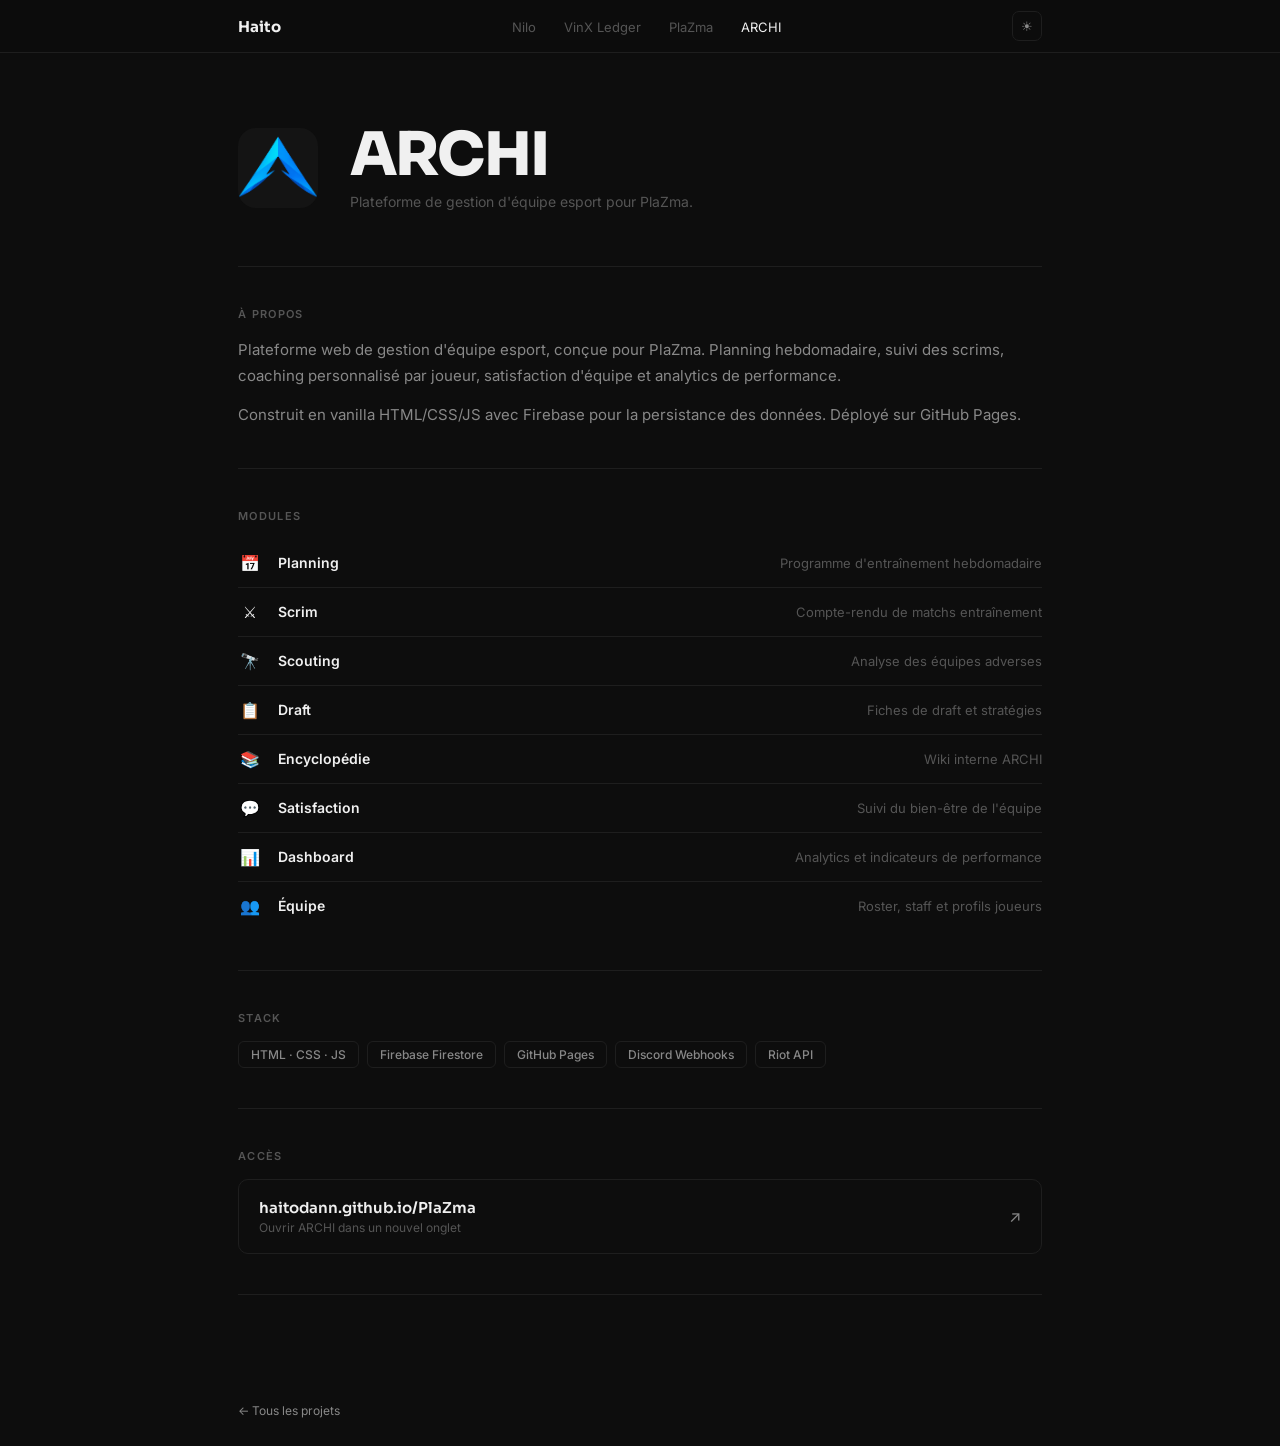
==== commit a868123a: "Light/dark toggle, hero scramble, 404 page, logo hover animation - theme.css: light theme variables," ====
--- a/archi.html
+++ b/archi.html
@@ -2,6 +2,7 @@
 <html lang="fr">
 <head>
 <meta charset="UTF-8">
+<script>document.documentElement.dataset.theme=localStorage.getItem("ht-theme")||"dark";</script>
 <meta name="viewport" content="width=device-width, initial-scale=1.0">
 <title>ARCHI — Haito</title>
 <link rel="icon" type="image/svg+xml" href="data:image/svg+xml,<svg xmlns='http://www.w3.org/2000/svg' viewBox='0 0 32 32'><rect width='32' height='32' rx='4' fill='%230d0d0d'/><text x='16' y='23' font-size='18' font-family='system-ui' font-weight='800' fill='%23f0f0f0' text-anchor='middle'>H</text></svg>">
@@ -54,6 +55,7 @@
       <li><a href="plazma.html">PlaZma</a></li>
       <li><a href="archi.html" class="active">ARCHI</a></li>
     </ul>
+    <button class="theme-toggle" id="themeToggle" aria-label="Changer le thème"></button>
   </div>
 </nav>
 <div class="wrap">
@@ -105,5 +107,6 @@
   </div>
   <footer><a href="index.html">← Tous les projets</a></footer>
 </div>
+<script src="assets/haito.js"></script>
 </body>
 </html>
--- a/assets/theme.css
+++ b/assets/theme.css
@@ -2,18 +2,35 @@
 
 @view-transition { navigation: auto; }
 
-::view-transition-old(root) { animation: 180ms ease both vt-fade-out; }
-::view-transition-new(root) { animation: 220ms ease both vt-fade-in; }
-@keyframes vt-fade-out { to { opacity: 0; } }
-@keyframes vt-fade-in { from { opacity: 0; } }
+::view-transition-old(root) {
+  animation: 520ms cubic-bezier(.4,0,.6,1) both vt-out;
+}
+::view-transition-new(root) {
+  animation: 1100ms cubic-bezier(.16,1,.3,1) both vt-in;
+}
+@keyframes vt-out {
+  to { opacity: 0; transform: translateY(-22px) scale(.98); filter: blur(4px); }
+}
+@keyframes vt-in {
+  from { opacity: 0; transform: translateY(48px); filter: blur(6px); }
+  40%  { filter: blur(0); }
+}
 
 ::view-transition-group(proj-logo-nilo),
 ::view-transition-group(proj-logo-vinx),
 ::view-transition-group(proj-logo-plazma),
 ::view-transition-group(proj-logo-archi) {
-  animation-duration: 420ms;
+  animation-duration: 850ms;
   animation-timing-function: cubic-bezier(.16,1,.3,1);
 }
+
+/* Sections that reveal with a staggered slide-in after navigation */
+.reveal {
+  opacity: 0;
+  transform: translateY(22px);
+  transition: opacity .55s cubic-bezier(.16,1,.3,1), transform .55s cubic-bezier(.16,1,.3,1);
+}
+.reveal.in { opacity: 1; transform: none; }
 
 :root {
   --bg: #0d0d0d;
@@ -28,6 +45,16 @@
   --font-display: 'Sora', system-ui, sans-serif;
 }
 
+/* Light theme */
+html[data-theme="light"] {
+  --bg: #f8f8f5;
+  --surface: #eeede8;
+  --border: #dddcd7;
+  --text: #111111;
+  --muted: #999;
+  --dim: #444;
+}
+
 html { font-size: 16px; }
 
 body {
@@ -36,6 +63,7 @@
   color: var(--text);
   min-height: 100vh;
   -webkit-font-smoothing: antialiased;
+  transition: background .3s, color .3s;
 }
 
 a { color: inherit; text-decoration: none; }
@@ -44,9 +72,28 @@
 .ht-nav {
   position: sticky; top: 0; z-index: 100;
   border-bottom: 1px solid var(--border);
-  background: rgba(13,13,13,.88);
+  background: color-mix(in srgb, var(--bg) 88%, transparent);
   backdrop-filter: blur(16px);
+  transition: background .3s, border-color .3s;
 }
+
+/* Theme toggle */
+.theme-toggle {
+  background: none;
+  border: 1px solid var(--border);
+  border-radius: 7px;
+  width: 30px; height: 30px;
+  cursor: pointer;
+  color: var(--dim);
+  font-size: 13px;
+  display: flex; align-items: center; justify-content: center;
+  flex-shrink: 0;
+  transition: border-color .15s, color .15s, background .15s;
+  line-height: 1;
+}
+.theme-toggle:hover { border-color: var(--text); color: var(--text); }
+.theme-toggle::before { content: '☀'; }
+html[data-theme="light"] .theme-toggle::before { content: '☾'; }
 .ht-nav-inner {
   max-width: var(--page-max); margin: 0 auto;
   padding: 0 var(--gut);
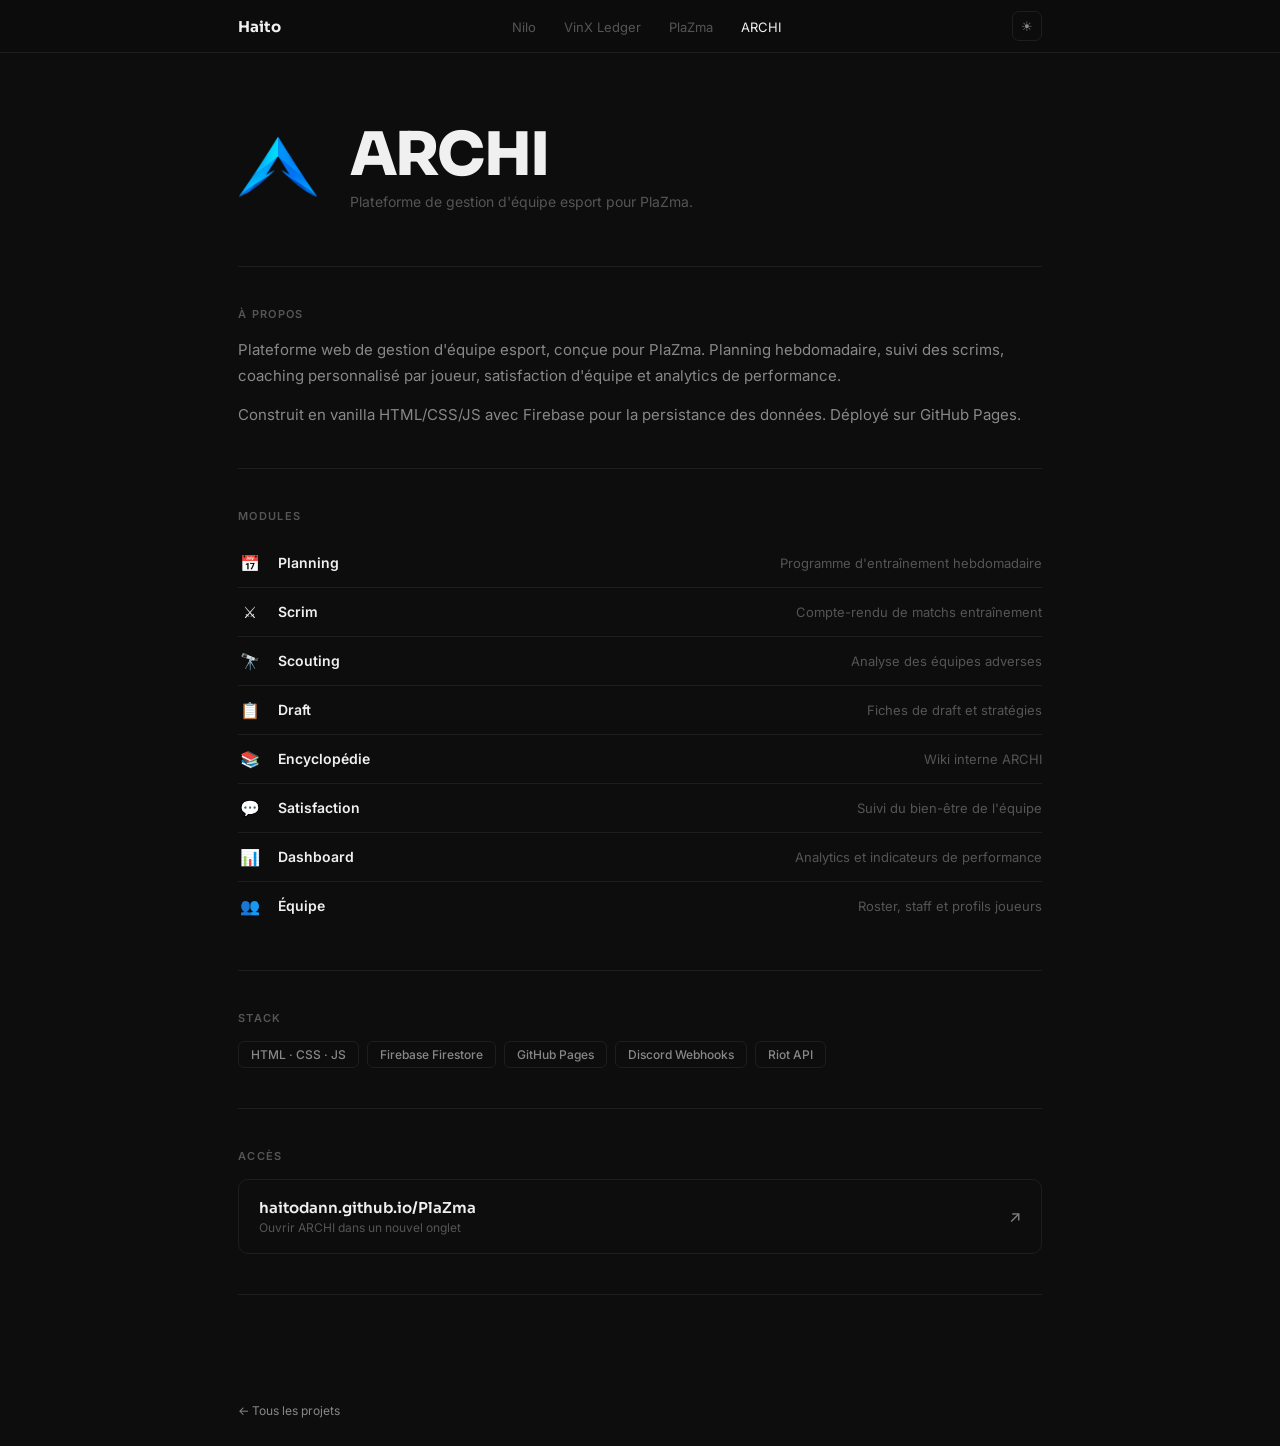
==== commit 4ec2259b: "Remove background from project logos Co-Authored-By: Claude Sonnet 4.6 <noreply@anthropic.com>" ====
--- a/archi.html
+++ b/archi.html
@@ -18,7 +18,7 @@
 <style>
   :root { --tc: #22d3ee; }
   .proj-hero { padding:72px 0 56px;border-bottom:1px solid var(--border);display:flex;align-items:center;gap:32px; }
-  .proj-logo { width:80px;height:80px;border-radius:18px;overflow:hidden;flex-shrink:0;background:var(--surface);display:flex;align-items:center;justify-content:center;font-size:36px; }
+  .proj-logo { width:80px;height:80px;border-radius:18px;overflow:hidden;flex-shrink:0;display:flex;align-items:center;justify-content:center;font-size:36px; }
   .proj-logo img { width:100%;height:100%;object-fit:contain; }
   .proj-name { font-family:var(--font-display);font-size:clamp(36px,7vw,60px);font-weight:800;letter-spacing:-.03em;line-height:1;margin-bottom:8px; }
   .proj-tagline { font-size:14px;color:var(--muted); }
@@ -36,7 +36,7 @@
   .stack-row { display:flex;flex-wrap:wrap;gap:8px; }
   .stack-tag { font-size:12px;font-weight:500;padding:5px 12px;border-radius:6px;border:1px solid var(--border);color:var(--dim); }
   .link-item { display:flex;align-items:center;justify-content:space-between;border:1px solid var(--border);border-radius:10px;padding:18px 20px;transition:border-color .12s,background .12s; }
-  .link-item:hover { background:var(--surface);border-color:#333; }
+  .link-item:hover { border-color:#333; }
   .link-name { font-family:var(--font-display);font-size:15px;font-weight:600;margin-bottom:3px; }
   .link-sub { font-size:12px;color:var(--muted); }
   .link-arr { color:var(--dim);font-size:16px; }
